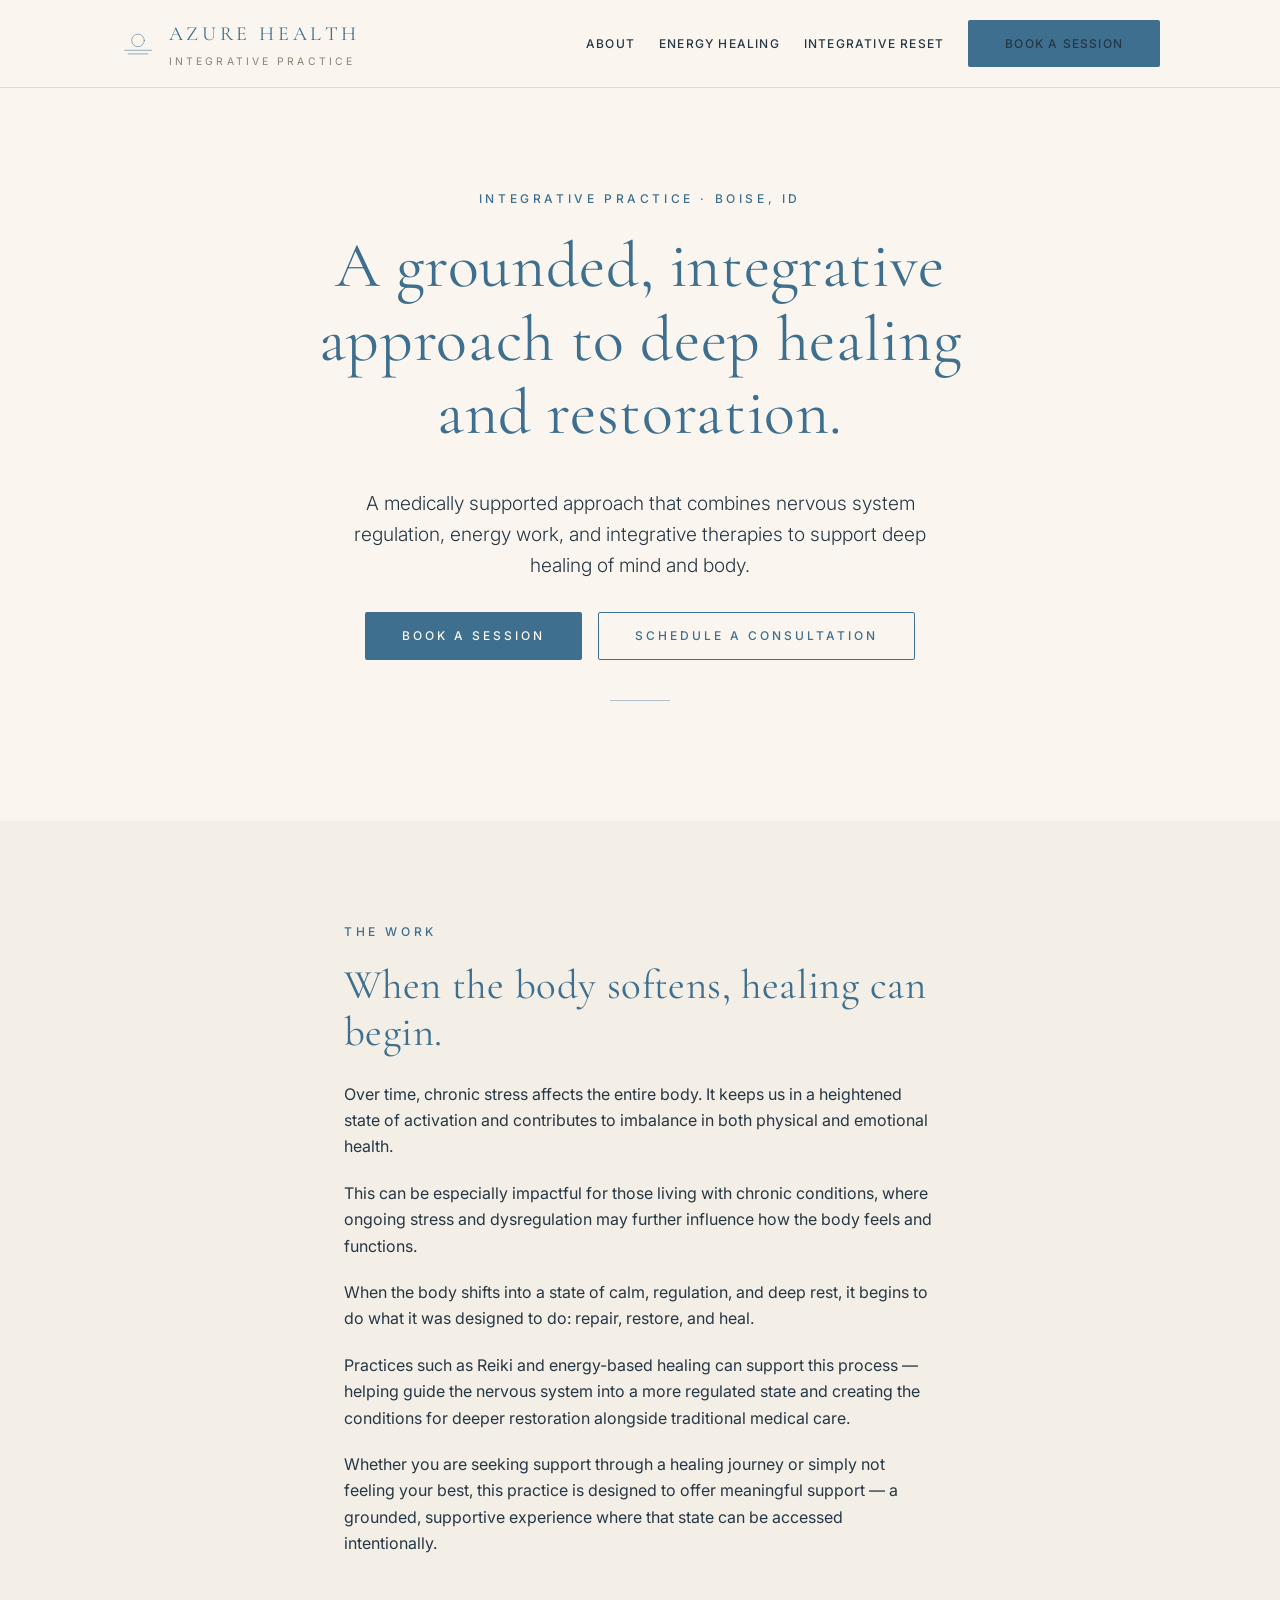
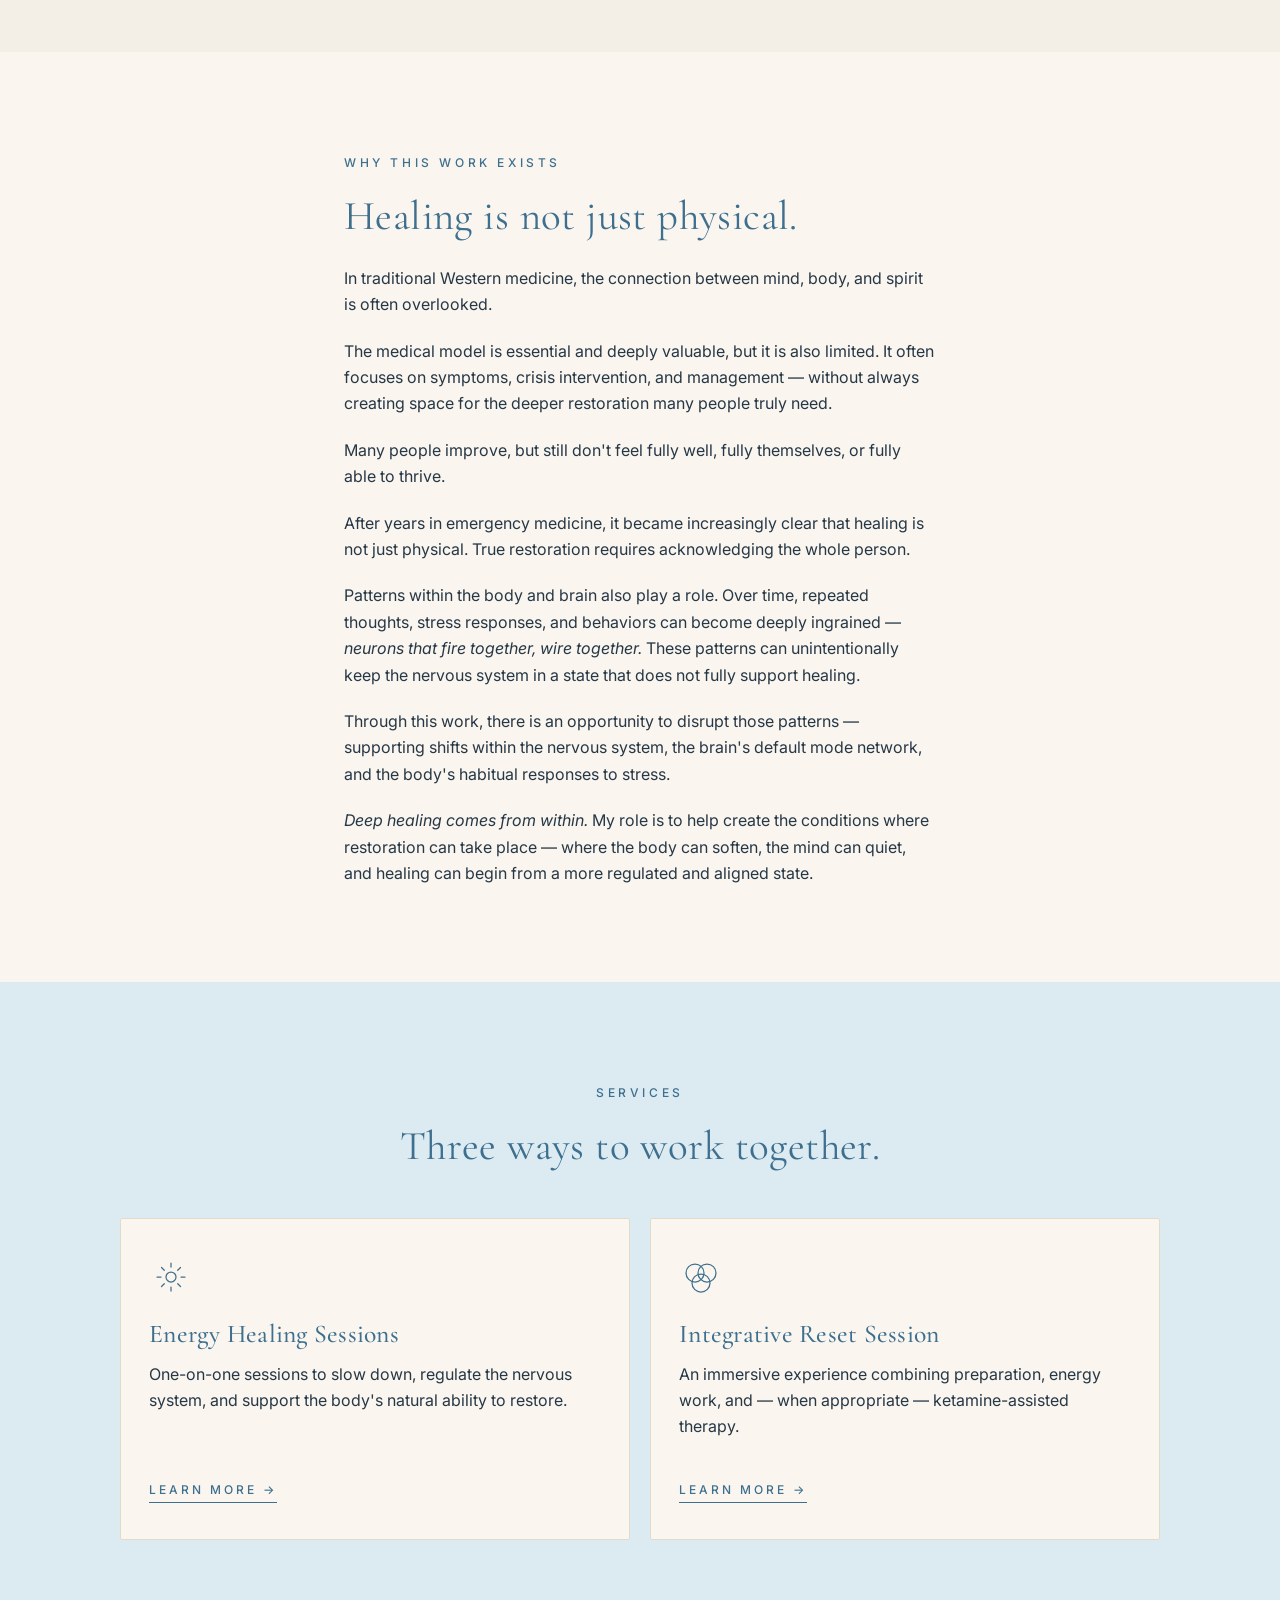
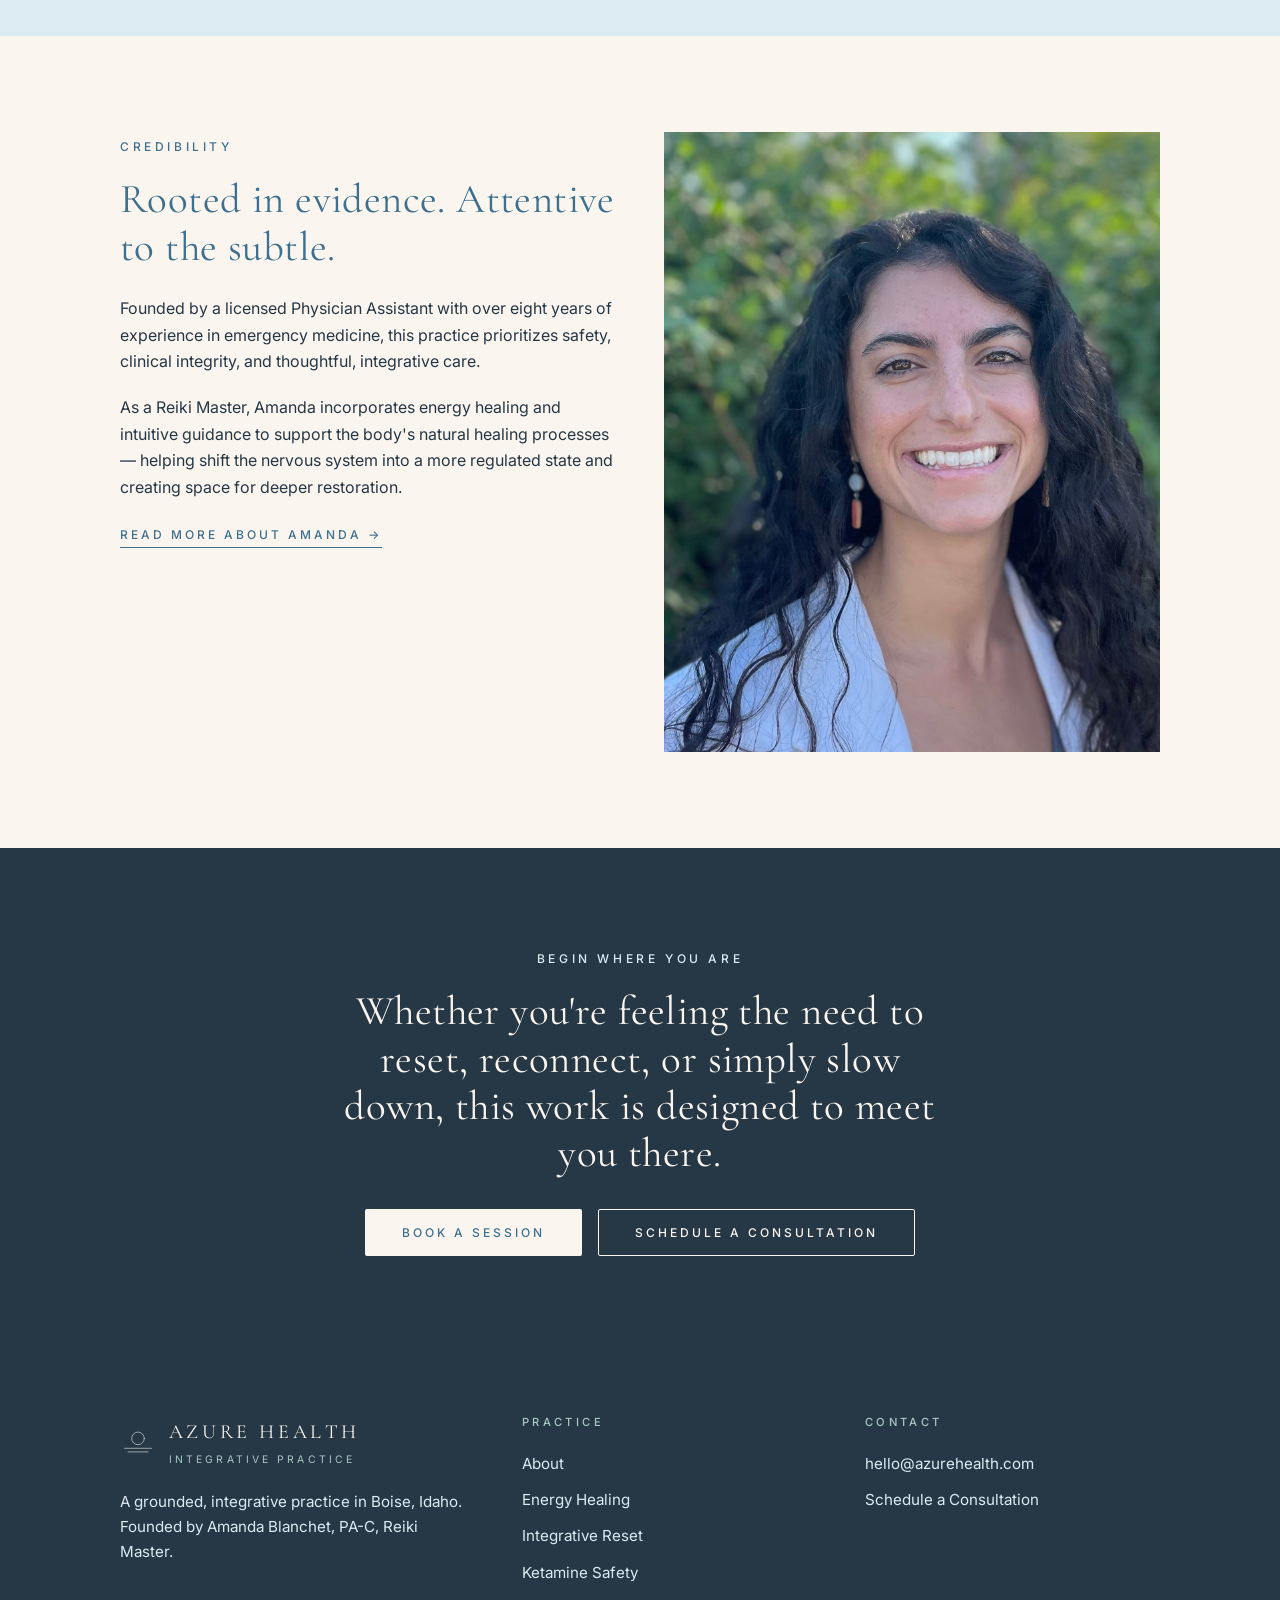
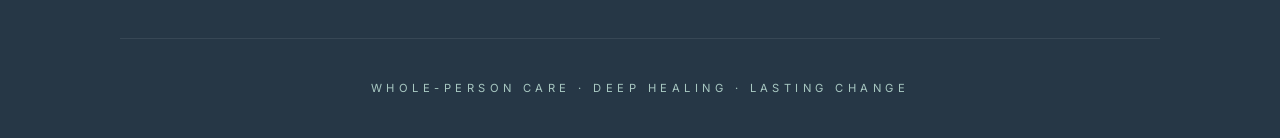
==== index.html @ ea85633d "Initial build — Azure Health static site" ====
<!doctype html>
<html lang="en">
<head>
<!--
  AZURE HEALTH — BEFORE PUBLISHING
  ────────────────────────────────
  Replace these placeholder values everywhere they appear (Find & Replace):
    https://cal.com/azurehealth/consultation   → your Cal.com consultation URL
    https://cal.com/azurehealth/session        → your Cal.com session URL
    hello@azurehealth.com                      → Amanda's real contact email
  Drop photos into /assets/ and swap the `.photo-slot` placeholders.
-->
<meta charset="utf-8">
<meta name="viewport" content="width=device-width, initial-scale=1">
<title>Azure Health — A Grounded, Integrative Approach to Deep Healing</title>
<meta name="description" content="An integrative practice in Boise combining nervous system regulation, energy work, and medically guided care. Founded by Amanda Blanchet, PA-C, Reiki Master.">
<link rel="icon" href="assets/logo.svg" type="image/svg+xml">
<link rel="preconnect" href="https://fonts.googleapis.com">
<link rel="preconnect" href="https://fonts.gstatic.com" crossorigin>
<link href="https://fonts.googleapis.com/css2?family=Cormorant+Garamond:ital,wght@0,400;0,500;1,400&family=Inter:wght@300;400;500&display=swap" rel="stylesheet">
<link rel="stylesheet" href="styles.css">
</head>
<body>

<header class="site-header">
  <div class="site-header__inner">
    <a class="brand" href="index.html" aria-label="Azure Health home">
      <span class="brand__mark" aria-hidden="true"><svg viewBox="0 0 80 80" fill="none" stroke="currentColor" stroke-width="1.25" stroke-linecap="round"><circle cx="40" cy="32" r="14"/><line x1="10" y1="54" x2="70" y2="54"/><line x1="18" y1="62" x2="62" y2="62"/></svg></span>
      <span>
        <span class="brand__name">Azure Health</span>
        <span class="brand__sub">Integrative Practice</span>
      </span>
    </a>
    <button class="nav-toggle" aria-label="Toggle menu" aria-expanded="false" aria-controls="site-nav">
      <svg viewBox="0 0 24 24" fill="none" stroke="currentColor" stroke-width="1.5" stroke-linecap="round"><line x1="4" y1="8" x2="20" y2="8"/><line x1="4" y1="16" x2="20" y2="16"/></svg>
    </button>
    <nav class="site-nav" id="site-nav">
      <a href="about.html">About</a>
      <a href="energy-healing.html">Energy Healing</a>
      <a href="integrative-reset.html">Integrative Reset</a>
      <a class="btn btn--primary" href="https://cal.com/azurehealth/consultation">Book a Session</a>
    </nav>
  </div>
</header>

<main>

  <!-- HERO -->
  <section class="hero">
    <div class="hero__inner">
      <span class="eyebrow">Integrative Practice · Boise, ID</span>
      <h1>A grounded, integrative approach to deep healing and restoration.</h1>
      <p class="lead hero__subhead">A medically supported approach that combines nervous system regulation, energy work, and integrative therapies to support deep healing of mind and body.</p>
      <div class="btn-row" style="justify-content:center;">
        <a class="btn btn--primary" href="https://cal.com/azurehealth/session">Book a Session</a>
        <a class="btn btn--secondary" href="https://cal.com/azurehealth/consultation">Schedule a Consultation</a>
      </div>
      <hr class="divider">
    </div>
  </section>

  <!-- OPENING -->
  <section class="section section--sand">
    <div class="container narrow">
      <span class="eyebrow">The work</span>
      <h2>When the body softens, healing can begin.</h2>
      <p>Over time, chronic stress affects the entire body. It keeps us in a heightened state of activation and contributes to imbalance in both physical and emotional health.</p>
      <p>This can be especially impactful for those living with chronic conditions, where ongoing stress and dysregulation may further influence how the body feels and functions.</p>
      <p>When the body shifts into a state of calm, regulation, and deep rest, it begins to do what it was designed to do: repair, restore, and heal.</p>
      <p>Practices such as Reiki and energy-based healing can support this process — helping guide the nervous system into a more regulated state and creating the conditions for deeper restoration alongside traditional medical care.</p>
      <p>Whether you are seeking support through a healing journey or simply not feeling your best, this practice is designed to offer meaningful support — a grounded, supportive experience where that state can be accessed intentionally.</p>
    </div>
  </section>

  <!-- WHY -->
  <section class="section">
    <div class="container narrow">
      <span class="eyebrow">Why this work exists</span>
      <h2>Healing is not just physical.</h2>
      <p>In traditional Western medicine, the connection between mind, body, and spirit is often overlooked.</p>
      <p>The medical model is essential and deeply valuable, but it is also limited. It often focuses on symptoms, crisis intervention, and management — without always creating space for the deeper restoration many people truly need.</p>
      <p>Many people improve, but still don't feel fully well, fully themselves, or fully able to thrive.</p>
      <p>After years in emergency medicine, it became increasingly clear that healing is not just physical. True restoration requires acknowledging the whole person.</p>
      <p>Patterns within the body and brain also play a role. Over time, repeated thoughts, stress responses, and behaviors can become deeply ingrained — <em>neurons that fire together, wire together.</em> These patterns can unintentionally keep the nervous system in a state that does not fully support healing.</p>
      <p>Through this work, there is an opportunity to disrupt those patterns — supporting shifts within the nervous system, the brain's default mode network, and the body's habitual responses to stress.</p>
      <p><em>Deep healing comes from within.</em> My role is to help create the conditions where restoration can take place — where the body can soften, the mind can quiet, and healing can begin from a more regulated and aligned state.</p>
    </div>
  </section>

  <!-- SERVICES -->
  <section class="section section--sky">
    <div class="container">
      <div class="narrow text-center">
        <span class="eyebrow">Services</span>
        <h2>Three ways to work together.</h2>
      </div>
      <div class="card-grid">

        <article class="card">
          <svg class="card__icon" viewBox="0 0 44 44" fill="none" stroke="currentColor" stroke-width="1.25" stroke-linecap="round" stroke-linejoin="round">
            <circle cx="22" cy="22" r="5"/>
            <path d="M22 8 v4 M22 32 v4 M8 22 h4 M32 22 h4"/>
            <path d="M12.5 12.5 l2.8 2.8 M31.5 12.5 l-2.8 2.8 M12.5 31.5 l2.8 -2.8 M31.5 31.5 l-2.8 -2.8"/>
          </svg>
          <h3>Energy Healing Sessions</h3>
          <p>One-on-one sessions to slow down, regulate the nervous system, and support the body's natural ability to restore.</p>
          <a class="text-link" href="energy-healing.html">Learn More →</a>
        </article>

        <article class="card">
          <svg class="card__icon" viewBox="0 0 44 44" fill="none" stroke="currentColor" stroke-width="1.25">
            <circle cx="16" cy="18" r="9"/>
            <circle cx="28" cy="18" r="9"/>
            <circle cx="22" cy="28" r="9"/>
          </svg>
          <h3>Integrative Reset Session</h3>
          <p>An immersive experience combining preparation, energy work, and — when appropriate — ketamine-assisted therapy.</p>
          <a class="text-link" href="integrative-reset.html">Learn More →</a>
        </article>


      </div>
    </div>
  </section>

  <!-- CREDIBILITY -->
  <section class="section">
    <div class="container">
      <div class="two-col">
        <div>
          <span class="eyebrow">Credibility</span>
          <h2>Rooted in evidence. Attentive to the subtle.</h2>
          <p>Founded by a licensed Physician Assistant with over eight years of experience in emergency medicine, this practice prioritizes safety, clinical integrity, and thoughtful, integrative care.</p>
          <p>As a Reiki Master, Amanda incorporates energy healing and intuitive guidance to support the body's natural healing processes — helping shift the nervous system into a more regulated state and creating space for deeper restoration.</p>
          <p><a class="text-link" href="about.html">Read more about Amanda →</a></p>
        </div>
        <div style="aspect-ratio:4/5; overflow:hidden;">
          <img src="assets/IMG_6222.jpeg" alt="Amanda Blanchet, PA-C" style="width:100%; height:100%; object-fit:cover; object-position:center top;">
        </div>
      </div>
    </div>
  </section>

  <!-- CLOSING CTA -->
  <section class="section section--dark">
    <div class="container narrow text-center">
      <span class="eyebrow">Begin where you are</span>
      <h2>Whether you're feeling the need to reset, reconnect, or simply slow down, this work is designed to meet you there.</h2>
      <div class="btn-row" style="justify-content:center;">
        <a class="btn btn--on-dark" href="https://cal.com/azurehealth/session">Book a Session</a>
        <a class="btn btn--secondary" style="color:var(--cream); border-color:var(--cream);" href="https://cal.com/azurehealth/consultation">Schedule a Consultation</a>
      </div>
    </div>
  </section>

</main>

<footer class="site-footer">
  <div class="container">
    <div class="footer-grid">
      <div>
        <a class="brand" href="index.html" aria-label="Azure Health home">
          <span class="brand__mark" style="color:var(--cream);" aria-hidden="true"><svg viewBox="0 0 80 80" fill="none" stroke="currentColor" stroke-width="1.25" stroke-linecap="round"><circle cx="40" cy="32" r="14"/><line x1="10" y1="54" x2="70" y2="54"/><line x1="18" y1="62" x2="62" y2="62"/></svg></span>
          <span>
            <span class="brand__name">Azure Health</span>
            <span class="brand__sub">Integrative Practice</span>
          </span>
        </a>
        <p style="margin-top:1.25rem; max-width:22rem; font-size:0.95rem; color:var(--soft-sky);">A grounded, integrative practice in Boise, Idaho. Founded by Amanda Blanchet, PA-C, Reiki Master.</p>
      </div>
      <div class="footer-col">
        <h4>Practice</h4>
        <ul>
          <li><a href="about.html">About</a></li>
          <li><a href="energy-healing.html">Energy Healing</a></li>
          <li><a href="integrative-reset.html">Integrative Reset</a></li>
          <li><a href="ketamine-safety.html">Ketamine Safety</a></li>
        </ul>
      </div>
      <div class="footer-col">
        <h4>Contact</h4>
        <ul>
          <li><a href="mailto:hello@azurehealth.com">hello@azurehealth.com</a></li>
          <li><a href="https://cal.com/azurehealth/consultation">Schedule a Consultation</a></li>
        </ul>
      </div>
    </div>
    <p class="footer-tagline">Whole-Person Care · Deep Healing · Lasting Change</p>
  </div>
</footer>

<script>
  (function(){
    var btn = document.querySelector('.nav-toggle');
    var nav = document.getElementById('site-nav');
    if (!btn || !nav) return;
    btn.addEventListener('click', function(){
      var open = nav.classList.toggle('is-open');
      btn.setAttribute('aria-expanded', open ? 'true' : 'false');
    });
  })();
</script>

</body>
</html>
---- styles.css ----
/* Azure Health — stylesheet */

/* ---- Tokens ---------------------------------------------------------- */
:root {
  --deep-azure: #3E6F8E;
  --soft-sky:   #DCEBF2;
  --sea-glass:  #A8C8C2;
  --warm-sand:  #F3EEE6;
  --ink-slate:  #263746;
  --cream:      #FAF6EF;
  --bone:       #E3DBC9;
  --warm-gray:  #8A8075;

  --font-serif: 'Cormorant Garamond', Garamond, 'Times New Roman', serif;
  --font-sans:  'Inter', -apple-system, BlinkMacSystemFont, 'Segoe UI', sans-serif;

  --container:  68rem;
  --narrow:     40rem;
  --radius:     2px;
}

/* ---- Reset ----------------------------------------------------------- */
*, *::before, *::after { box-sizing: border-box; }
html { scroll-behavior: smooth; }
body {
  margin: 0;
  background: var(--cream);
  color: var(--ink-slate);
  font-family: var(--font-sans);
  font-weight: 400;
  font-size: 1rem;
  line-height: 1.65;
  -webkit-font-smoothing: antialiased;
  -moz-osx-font-smoothing: grayscale;
}
img, svg { display: block; max-width: 100%; height: auto; }
a { color: var(--deep-azure); text-decoration: none; }
p { margin: 0 0 1.25em; }
p:last-child { margin-bottom: 0; }

/* ---- Typography ------------------------------------------------------ */
h1, h2, h3, h4 {
  font-family: var(--font-serif);
  font-weight: 400;
  color: var(--deep-azure);
  line-height: 1.15;
  letter-spacing: 0.01em;
  margin: 0 0 0.6em;
}
h1 { font-size: clamp(2.4rem, 5vw, 4.5rem); }
h2 { font-size: clamp(1.9rem, 3.2vw, 3rem); }
h3 { font-size: clamp(1.4rem, 2vw, 2rem); font-weight: 500; }
h4 { font-size: 1.15rem; font-weight: 500; letter-spacing: 0.02em; }

.lead {
  font-size: 1.2rem;
  font-weight: 300;
  line-height: 1.6;
  color: var(--ink-slate);
}

.eyebrow {
  display: inline-block;
  font-size: 0.75rem;
  font-weight: 500;
  letter-spacing: 0.3em;
  text-transform: uppercase;
  color: var(--deep-azure);
  margin: 0 0 1.25rem;
}

em, i { font-style: italic; }

/* ---- Layout ---------------------------------------------------------- */
.container { max-width: var(--container); margin: 0 auto; padding: 0 1.5rem; }
.narrow    { max-width: var(--narrow); margin-left: auto; margin-right: auto; }

.section { padding: 6rem 0; }
.section--sky  { background: var(--soft-sky); }
.section--sand { background: var(--warm-sand); }
.section--dark { background: var(--ink-slate); color: var(--cream); }
.section--dark h1, .section--dark h2, .section--dark h3, .section--dark h4 { color: var(--cream); }
.section--dark .eyebrow { color: var(--soft-sky); }

@media (max-width: 720px) {
  .section { padding: 4rem 0; }
}

.divider {
  width: 60px;
  height: 1px;
  background: var(--deep-azure);
  opacity: 0.4;
  border: 0;
  margin: 2.5rem auto;
}

/* ---- Header / nav ---------------------------------------------------- */
.site-header {
  position: sticky;
  top: 0;
  z-index: 50;
  background: var(--cream);
  border-bottom: 1px solid var(--bone);
}
.site-header__inner {
  display: flex;
  align-items: center;
  justify-content: space-between;
  gap: 2rem;
  padding: 1.1rem 1.5rem;
  max-width: var(--container);
  margin: 0 auto;
}
.brand {
  display: flex;
  align-items: center;
  gap: 0.8rem;
  color: var(--deep-azure);
}
.brand__mark { width: 36px; height: 36px; flex: none; }
.brand__name {
  font-family: var(--font-serif);
  font-weight: 400;
  font-size: 1.25rem;
  letter-spacing: 0.18em;
  text-transform: uppercase;
  white-space: nowrap;
}
.brand__sub {
  font-family: var(--font-sans);
  font-weight: 400;
  font-size: 0.65rem;
  letter-spacing: 0.3em;
  text-transform: uppercase;
  color: var(--warm-gray);
  display: block;
  margin-top: 2px;
  white-space: nowrap;
}

.site-nav {
  display: flex;
  align-items: center;
  gap: 1.5rem;
}
.site-nav a {
  font-size: 0.75rem;
  font-weight: 500;
  letter-spacing: 0.1em;
  text-transform: uppercase;
  color: var(--ink-slate);
  white-space: nowrap;
}
.site-nav a:hover { color: var(--deep-azure); }
.site-nav a.is-current { color: var(--deep-azure); }

.nav-toggle {
  display: none;
  background: none;
  border: 0;
  padding: 0.5rem;
  cursor: pointer;
  color: var(--ink-slate);
}
.nav-toggle svg { width: 24px; height: 24px; }

@media (max-width: 1050px) {
  .nav-toggle { display: inline-flex; }
  .site-nav {
    display: none;
    position: absolute;
    top: 100%;
    left: 0;
    right: 0;
    flex-direction: column;
    align-items: stretch;
    gap: 0;
    background: var(--cream);
    border-bottom: 1px solid var(--bone);
    padding: 1rem 1.5rem 1.5rem;
  }
  .site-nav.is-open { display: flex; }
  .site-nav a {
    padding: 0.9rem 0;
    border-bottom: 1px solid var(--bone);
    letter-spacing: 0.18em;
  }
  .site-nav a:last-child { border-bottom: 0; }
  .site-nav .btn { margin-top: 0.75rem; text-align: center; }
}

/* ---- Buttons --------------------------------------------------------- */
.btn {
  display: inline-block;
  font-family: var(--font-sans);
  font-weight: 500;
  font-size: 0.75rem;
  letter-spacing: 0.25em;
  text-transform: uppercase;
  padding: 1.05rem 2.25rem;
  border-radius: var(--radius);
  border: 1px solid transparent;
  cursor: pointer;
  transition: background 0.2s ease, color 0.2s ease, border-color 0.2s ease;
  text-align: center;
  line-height: 1;
  white-space: nowrap;
}
.btn--primary {
  background: var(--deep-azure);
  color: var(--cream);
}
.btn--primary:hover { background: var(--ink-slate); color: var(--cream); }
.btn--secondary {
  background: transparent;
  color: var(--deep-azure);
  border-color: var(--deep-azure);
}
.btn--secondary:hover {
  background: var(--deep-azure);
  color: var(--cream);
}
.btn--on-dark {
  background: var(--cream);
  color: var(--deep-azure);
}
.btn--on-dark:hover { background: var(--soft-sky); color: var(--deep-azure); }

.btn-row {
  display: flex;
  flex-wrap: wrap;
  gap: 1rem;
  margin-top: 2rem;
}

.text-link {
  color: var(--deep-azure);
  font-weight: 500;
  font-size: 0.75rem;
  letter-spacing: 0.25em;
  text-transform: uppercase;
  border-bottom: 1px solid var(--deep-azure);
  padding-bottom: 2px;
  display: inline-block;
}
.text-link:hover { color: var(--ink-slate); border-color: var(--ink-slate); }

/* ---- Hero ------------------------------------------------------------ */
.hero {
  padding: 6rem 0 5rem;
  text-align: center;
}
.hero__inner { max-width: 44rem; margin: 0 auto; padding: 0 1.5rem; }
.hero__subhead {
  max-width: 38rem;
  margin: 0 auto;
}

/* ---- Cards ----------------------------------------------------------- */
.card-grid {
  display: grid;
  gap: 1.25rem;
  grid-template-columns: repeat(auto-fit, minmax(260px, 1fr));
  margin-top: 3rem;
}
.card {
  background: var(--cream);
  border: 1px solid var(--bone);
  padding: 2.25rem 1.75rem;
  border-radius: var(--radius);
  display: flex;
  flex-direction: column;
  gap: 0.75rem;
  transition: background 0.25s ease, border-color 0.25s ease, transform 0.25s ease;
}
.card:hover {
  background: var(--soft-sky);
  border-color: transparent;
}
.card__icon {
  width: 44px;
  height: 44px;
  color: var(--deep-azure);
  margin-bottom: 0.5rem;
}
.card h3 { margin: 0; }
.card p { color: var(--ink-slate); flex-grow: 1; }
.card .text-link { margin-top: 0.5rem; align-self: flex-start; }

.card--featured {
  background: var(--soft-sky);
  border-color: transparent;
}

/* ---- Pricing --------------------------------------------------------- */
.pricing {
  display: grid;
  gap: 1rem;
  margin: 2.5rem 0 0;
}
.pricing__row {
  display: flex;
  justify-content: space-between;
  align-items: baseline;
  gap: 1rem;
  padding: 1.1rem 0;
  border-bottom: 1px solid var(--bone);
}
.pricing__row:last-child { border-bottom: 0; }
.pricing__label {
  font-family: var(--font-serif);
  font-size: 1.35rem;
  color: var(--ink-slate);
}
.pricing__price {
  font-family: var(--font-sans);
  font-weight: 500;
  font-size: 1rem;
  color: var(--deep-azure);
  letter-spacing: 0.02em;
  white-space: nowrap;
}
.pricing__note {
  font-size: 0.9rem;
  color: var(--warm-gray);
  margin-top: 0.5rem;
  font-style: italic;
}

/* ---- Lists ----------------------------------------------------------- */
.plain-list { list-style: none; padding: 0; margin: 1rem 0 0; }
.plain-list li {
  padding: 0.75rem 0;
  border-bottom: 1px solid var(--bone);
}
.plain-list li:last-child { border-bottom: 0; }

.numbered-steps {
  list-style: none;
  counter-reset: step;
  padding: 0;
  margin: 2rem 0 0;
  display: grid;
  gap: 2rem;
}
.numbered-steps li {
  counter-increment: step;
  padding-left: 3.5rem;
  position: relative;
}
.numbered-steps li::before {
  content: counter(step);
  position: absolute;
  left: 0;
  top: 0.1rem;
  width: 2.25rem;
  height: 2.25rem;
  display: inline-flex;
  align-items: center;
  justify-content: center;
  background: var(--soft-sky);
  color: var(--deep-azure);
  font-family: var(--font-serif);
  font-size: 1.15rem;
  border-radius: 50%;
}
.numbered-steps h4 { margin: 0 0 0.3em; color: var(--deep-azure); font-family: var(--font-serif); font-weight: 500; font-size: 1.25rem; letter-spacing: 0; text-transform: none; }

/* ---- Callouts -------------------------------------------------------- */
.callout {
  background: var(--soft-sky);
  padding: 2rem 2rem;
  border-radius: var(--radius);
  margin: 2.5rem 0;
}
.callout--warn {
  background: var(--warm-sand);
  border-left: 3px solid var(--deep-azure);
}

/* ---- Two-column content --------------------------------------------- */
.two-col {
  display: grid;
  gap: 3rem;
  grid-template-columns: 1fr 1fr;
  align-items: start;
}
@media (max-width: 820px) {
  .two-col { grid-template-columns: 1fr; gap: 2rem; }
}

/* ---- Photo slot ------------------------------------------------------ */
.photo-slot {
  background: var(--soft-sky);
  border: 1px dashed var(--sea-glass);
  aspect-ratio: 4 / 5;
  display: flex;
  align-items: center;
  justify-content: center;
  color: var(--warm-gray);
  font-size: 0.85rem;
  font-style: italic;
  letter-spacing: 0.05em;
  padding: 1rem;
  text-align: center;
}
.photo-slot img { width: 100%; height: 100%; object-fit: cover; }

/* ---- Footer ---------------------------------------------------------- */
.site-footer {
  background: var(--ink-slate);
  color: var(--cream);
  padding: 4rem 0 2.5rem;
}
.site-footer .brand__name { color: var(--cream); }
.site-footer .brand__sub { color: var(--sea-glass); }
.site-footer a { color: var(--soft-sky); }
.site-footer a:hover { color: var(--cream); }

.footer-grid {
  display: grid;
  gap: 3rem;
  grid-template-columns: 1.2fr 1fr 1fr;
  margin-bottom: 3rem;
}
@media (max-width: 820px) {
  .footer-grid { grid-template-columns: 1fr; gap: 2rem; }
}
.footer-col h4 {
  font-family: var(--font-sans);
  font-size: 0.7rem;
  font-weight: 500;
  letter-spacing: 0.3em;
  text-transform: uppercase;
  color: var(--sea-glass);
  margin-bottom: 1rem;
}
.footer-col ul { list-style: none; padding: 0; margin: 0; }
.footer-col li { padding: 0.35rem 0; font-size: 0.95rem; }

.footer-tagline {
  text-align: center;
  font-size: 0.7rem;
  letter-spacing: 0.4em;
  text-transform: uppercase;
  color: var(--sea-glass);
  padding-top: 2.5rem;
  border-top: 1px solid rgba(255,255,255,0.08);
}

/* ---- Utilities ------------------------------------------------------- */
.text-center { text-align: center; }
.mt-0 { margin-top: 0; }
.mt-1 { margin-top: 1rem; }
.mt-2 { margin-top: 2rem; }
.mb-0 { margin-bottom: 0; }
.sr-only {
  position: absolute; width: 1px; height: 1px; padding: 0; margin: -1px;
  overflow: hidden; clip: rect(0,0,0,0); white-space: nowrap; border: 0;
}
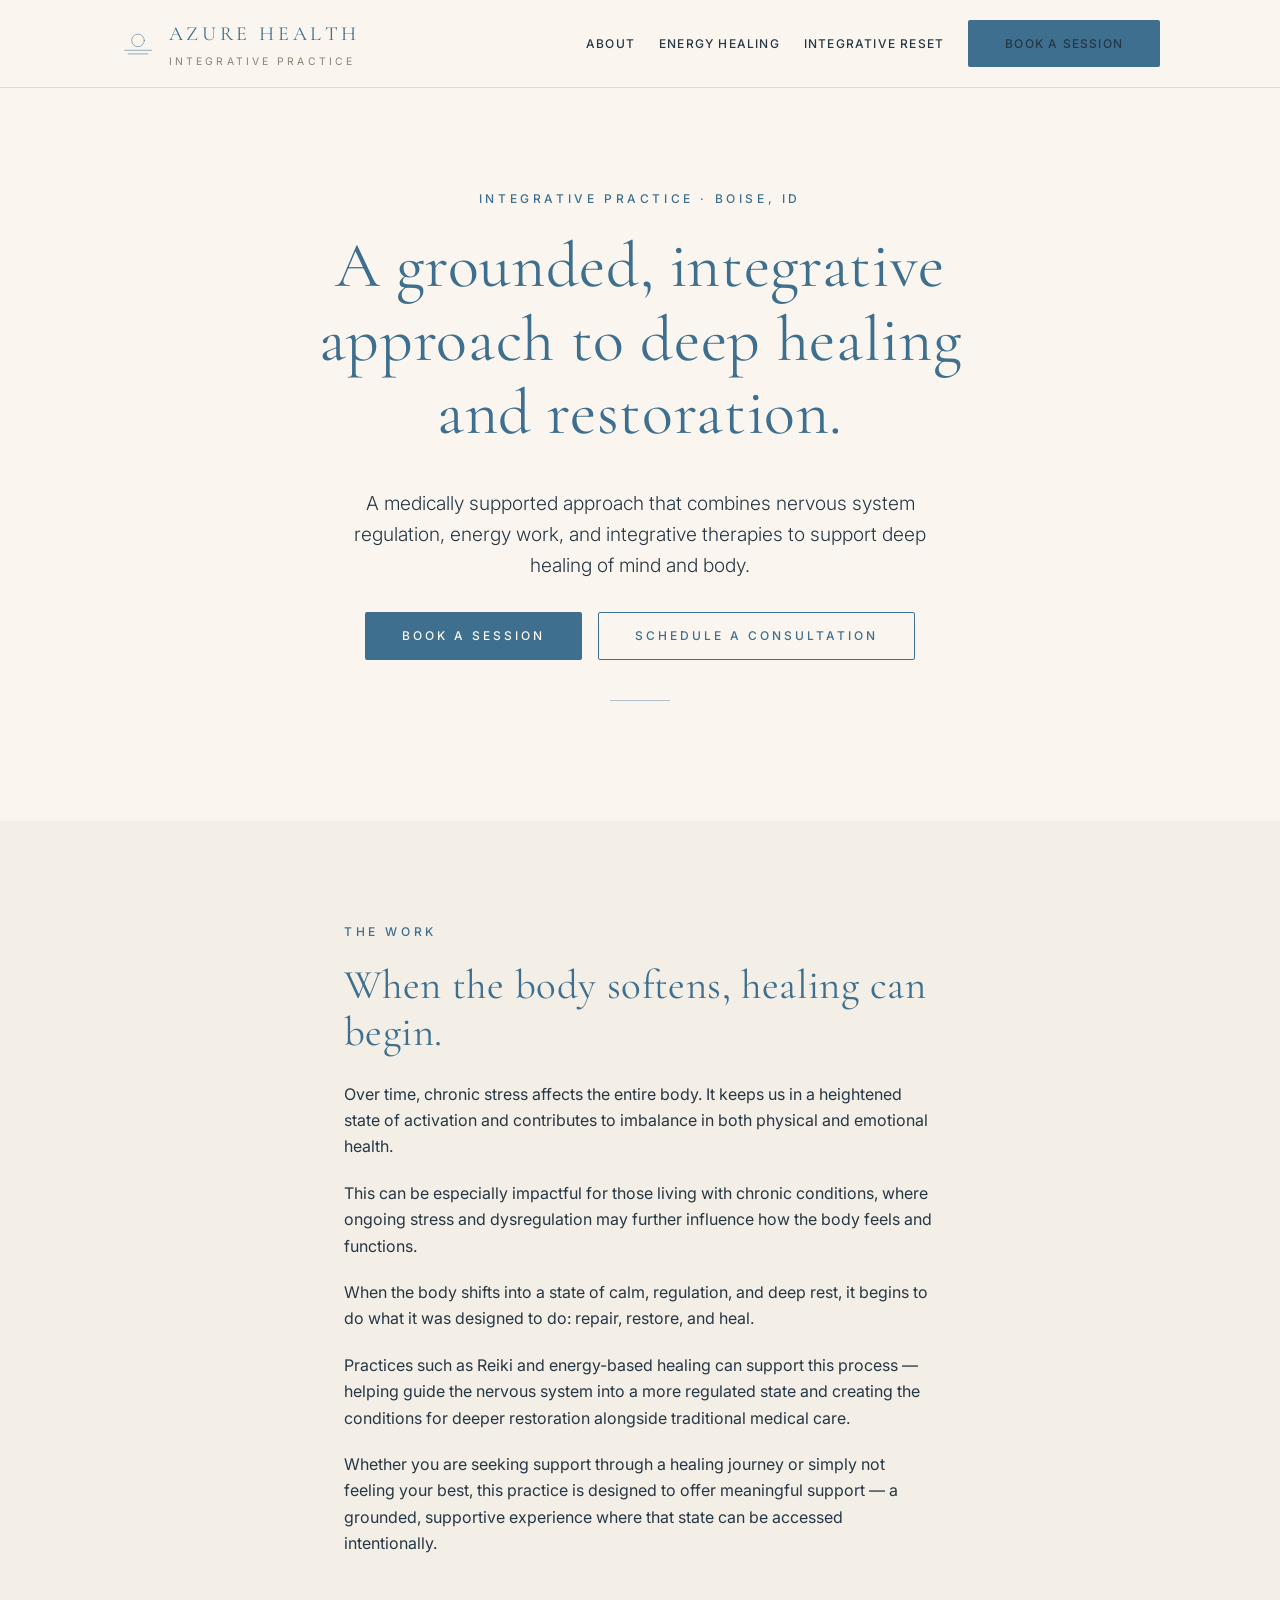
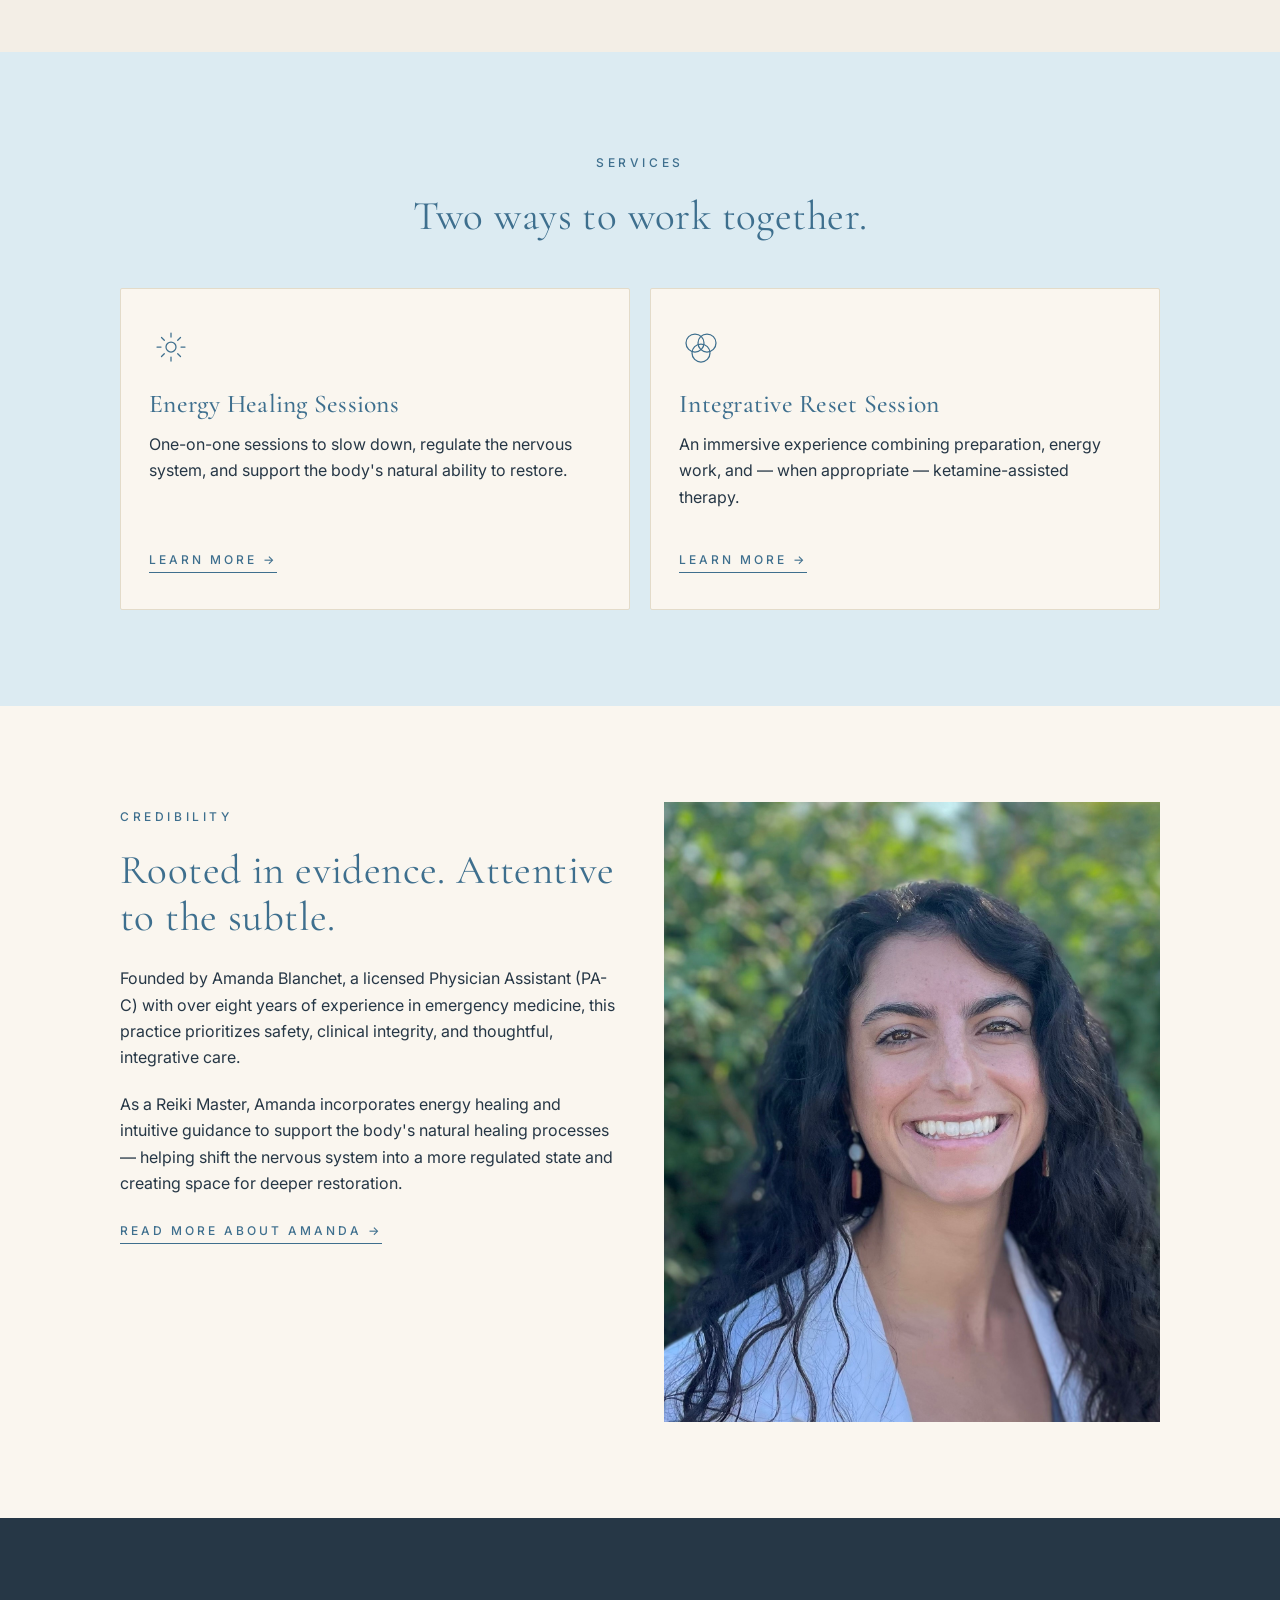
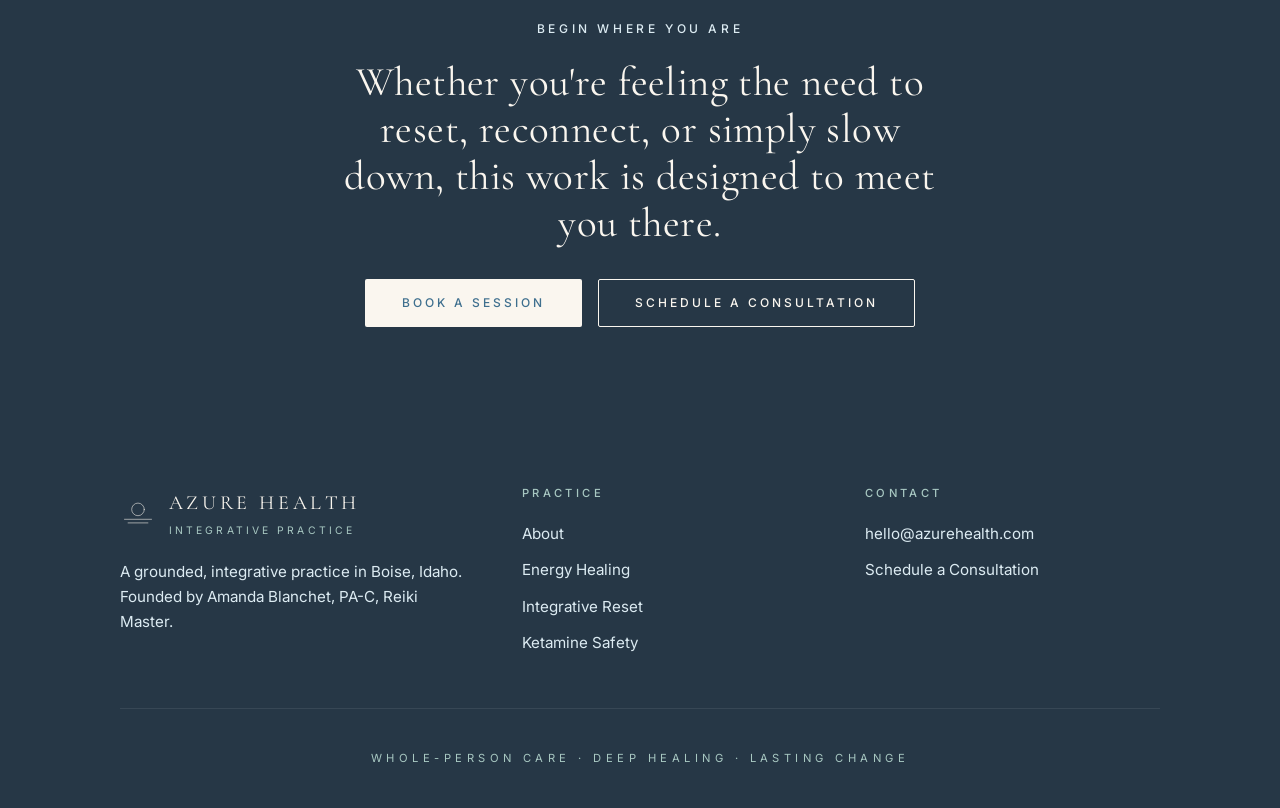
==== commit d934a834: "Remove why section, fix services count, update credibility byline, merge pricing" ====
--- a/index.html
+++ b/index.html
@@ -72,27 +72,12 @@
     </div>
   </section>
 
-  <!-- WHY -->
-  <section class="section">
-    <div class="container narrow">
-      <span class="eyebrow">Why this work exists</span>
-      <h2>Healing is not just physical.</h2>
-      <p>In traditional Western medicine, the connection between mind, body, and spirit is often overlooked.</p>
-      <p>The medical model is essential and deeply valuable, but it is also limited. It often focuses on symptoms, crisis intervention, and management — without always creating space for the deeper restoration many people truly need.</p>
-      <p>Many people improve, but still don't feel fully well, fully themselves, or fully able to thrive.</p>
-      <p>After years in emergency medicine, it became increasingly clear that healing is not just physical. True restoration requires acknowledging the whole person.</p>
-      <p>Patterns within the body and brain also play a role. Over time, repeated thoughts, stress responses, and behaviors can become deeply ingrained — <em>neurons that fire together, wire together.</em> These patterns can unintentionally keep the nervous system in a state that does not fully support healing.</p>
-      <p>Through this work, there is an opportunity to disrupt those patterns — supporting shifts within the nervous system, the brain's default mode network, and the body's habitual responses to stress.</p>
-      <p><em>Deep healing comes from within.</em> My role is to help create the conditions where restoration can take place — where the body can soften, the mind can quiet, and healing can begin from a more regulated and aligned state.</p>
-    </div>
-  </section>
-
   <!-- SERVICES -->
   <section class="section section--sky">
     <div class="container">
       <div class="narrow text-center">
         <span class="eyebrow">Services</span>
-        <h2>Three ways to work together.</h2>
+        <h2>Two ways to work together.</h2>
       </div>
       <div class="card-grid">
 
@@ -130,7 +115,7 @@
         <div>
           <span class="eyebrow">Credibility</span>
           <h2>Rooted in evidence. Attentive to the subtle.</h2>
-          <p>Founded by a licensed Physician Assistant with over eight years of experience in emergency medicine, this practice prioritizes safety, clinical integrity, and thoughtful, integrative care.</p>
+          <p>Founded by Amanda Blanchet, a licensed Physician Assistant (PA-C) with over eight years of experience in emergency medicine, this practice prioritizes safety, clinical integrity, and thoughtful, integrative care.</p>
           <p>As a Reiki Master, Amanda incorporates energy healing and intuitive guidance to support the body's natural healing processes — helping shift the nervous system into a more regulated state and creating space for deeper restoration.</p>
           <p><a class="text-link" href="about.html">Read more about Amanda →</a></p>
         </div>
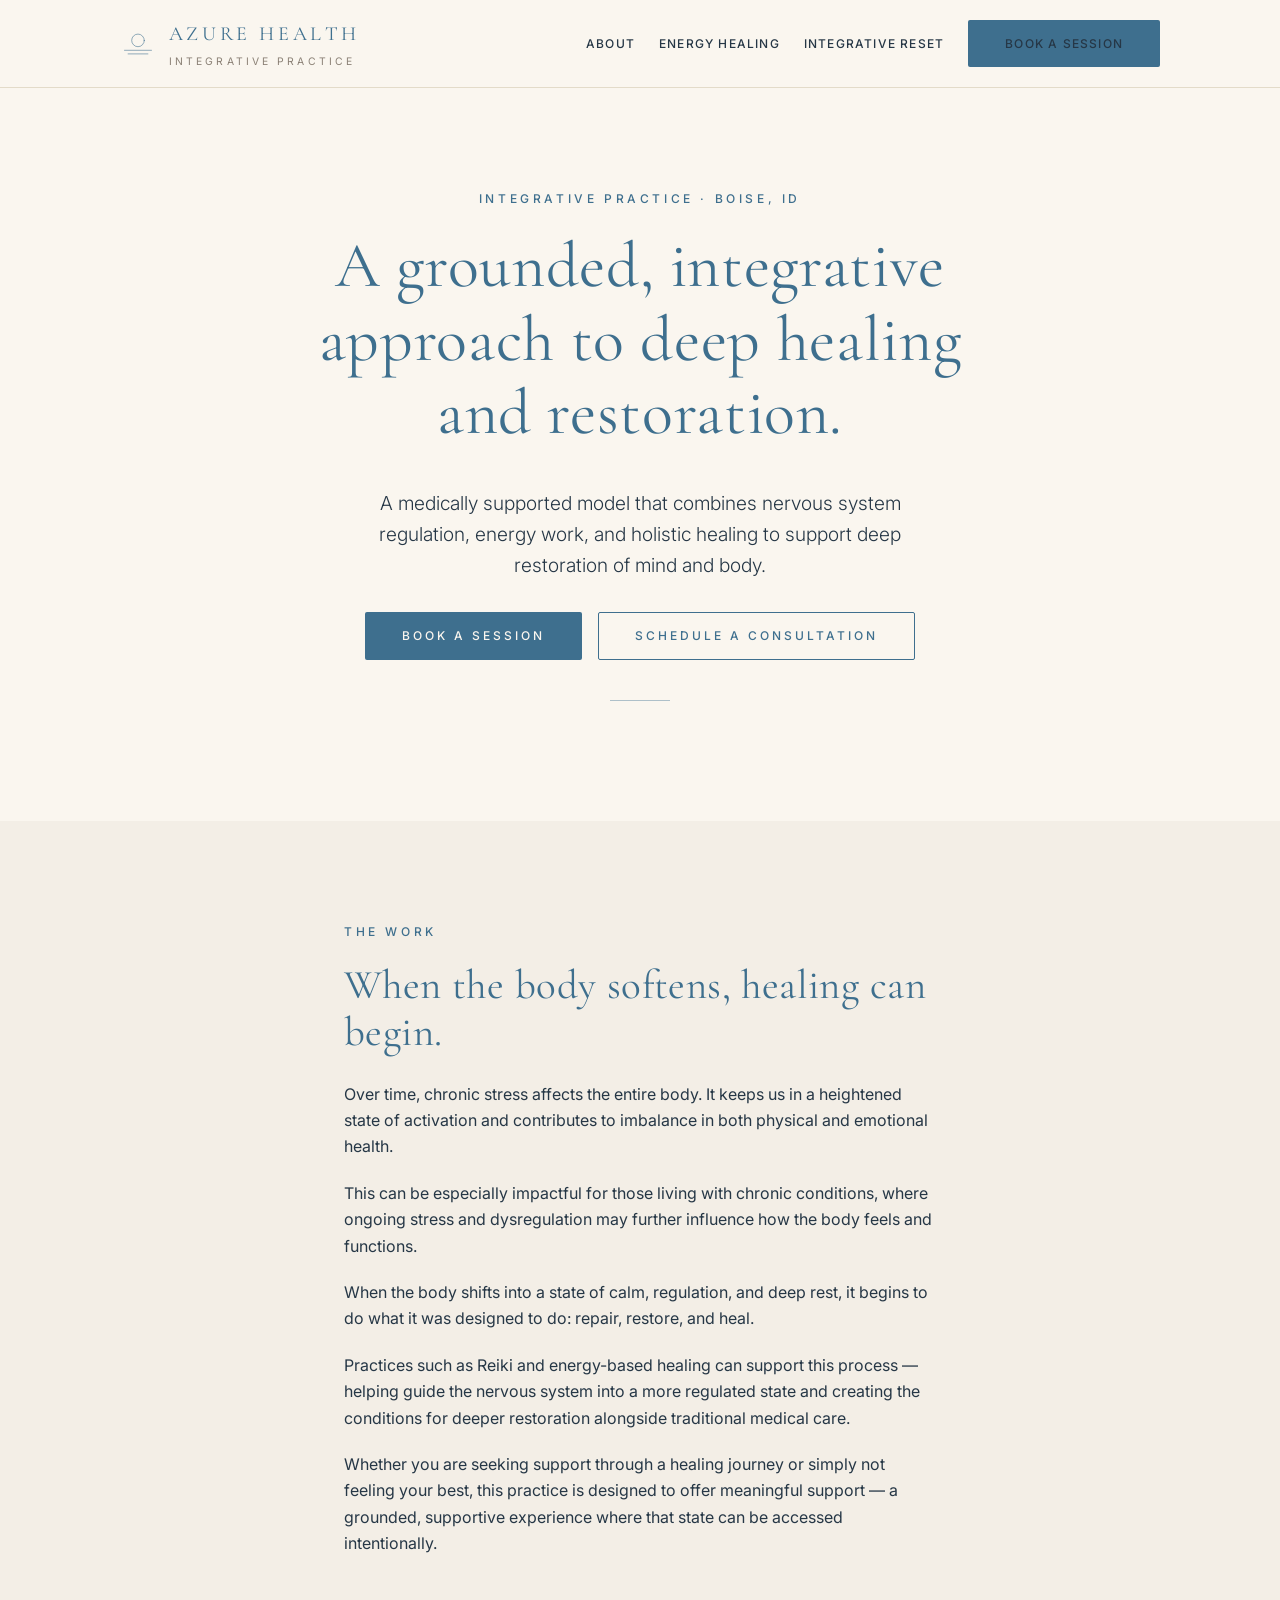
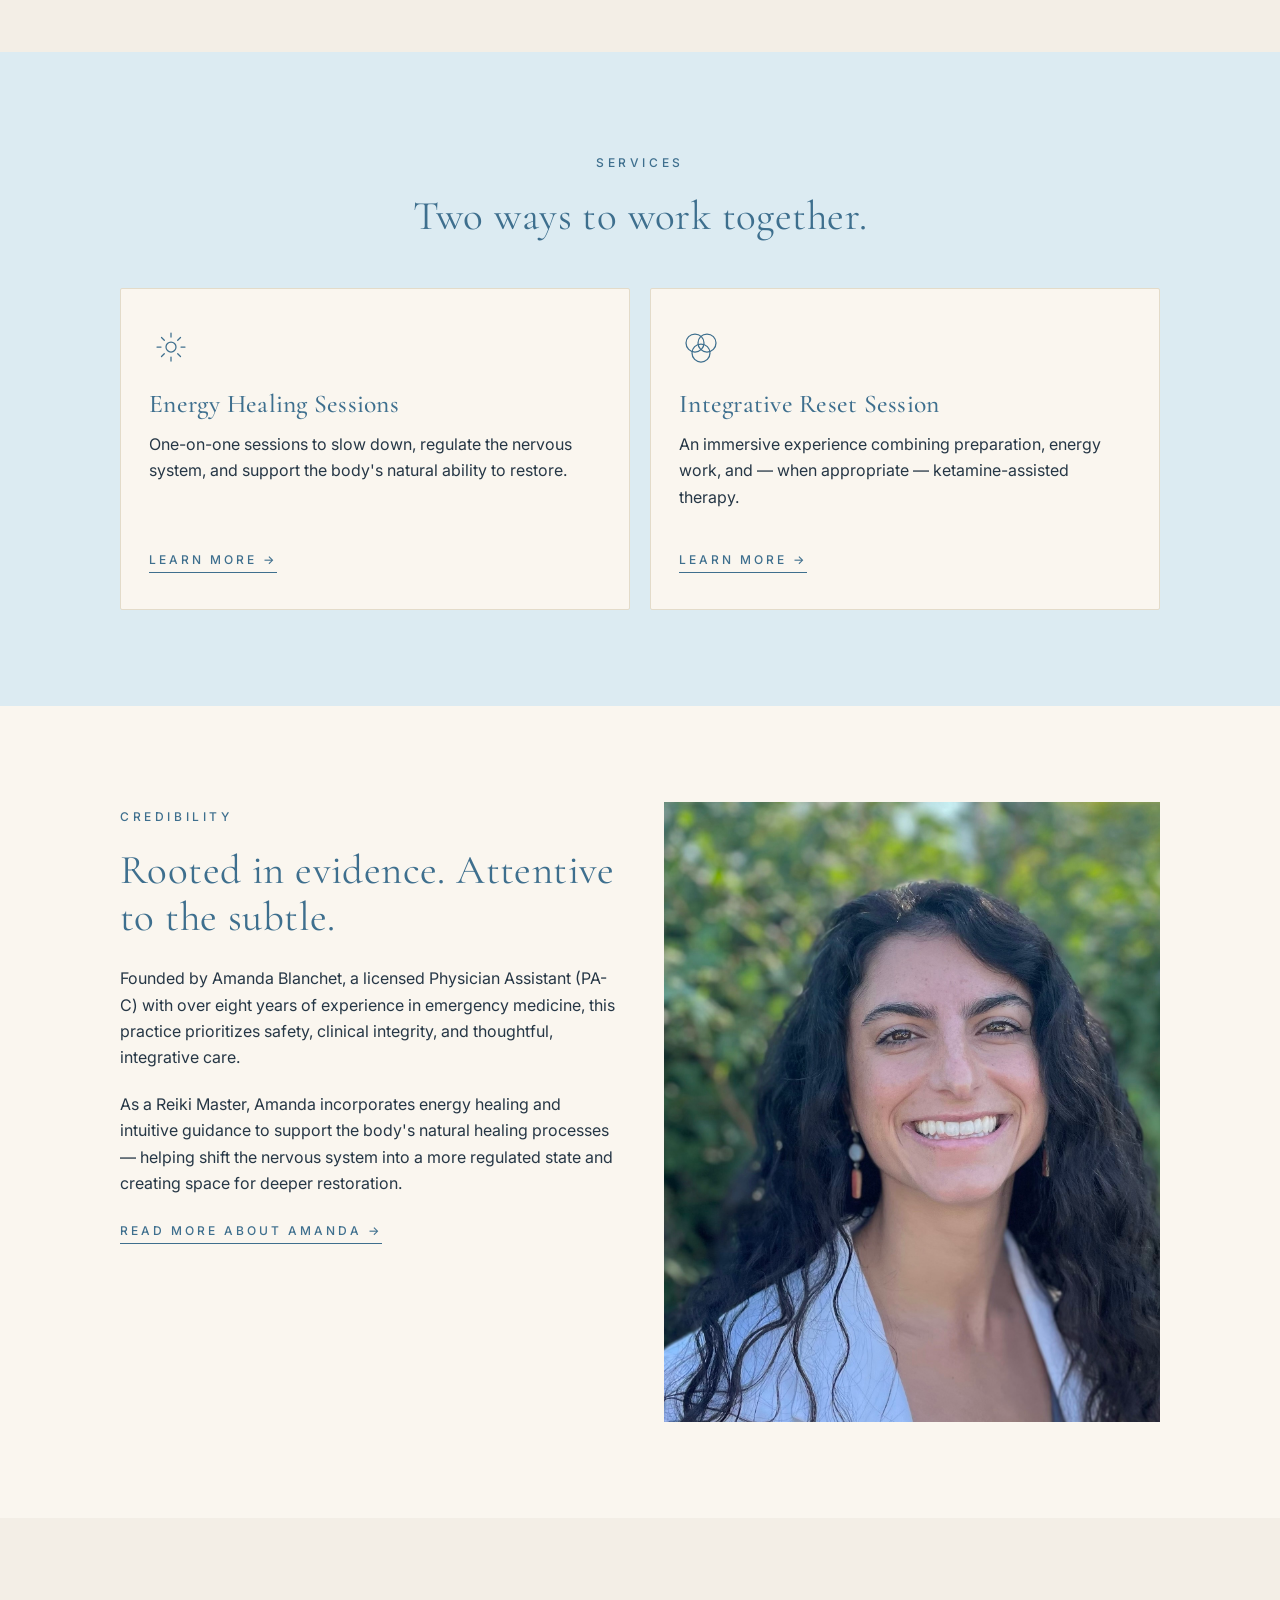
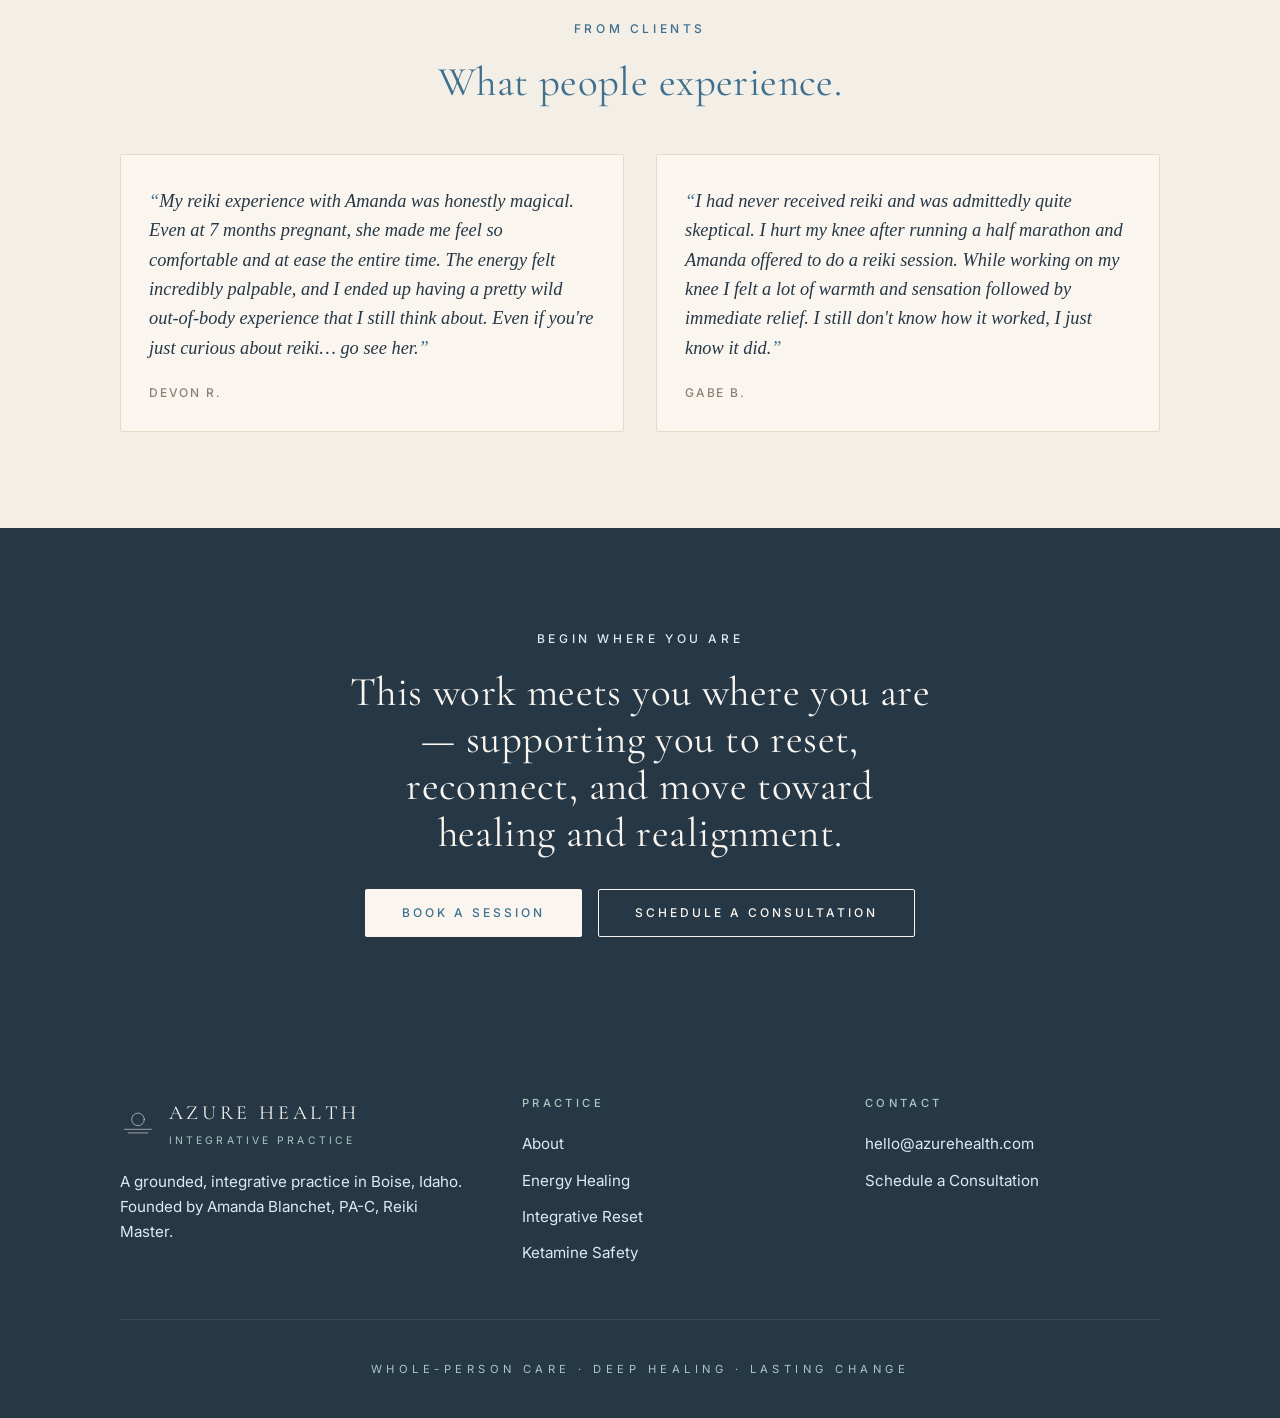
==== commit aa6e4027: "Add testimonials, Reiki branding, travel fee note, and copy updates - Home: updated hero subhead, cl" ====
--- a/index.html
+++ b/index.html
@@ -50,7 +50,7 @@
     <div class="hero__inner">
       <span class="eyebrow">Integrative Practice · Boise, ID</span>
       <h1>A grounded, integrative approach to deep healing and restoration.</h1>
-      <p class="lead hero__subhead">A medically supported approach that combines nervous system regulation, energy work, and integrative therapies to support deep healing of mind and body.</p>
+      <p class="lead hero__subhead">A medically supported model that combines nervous system regulation, energy work, and holistic healing to support deep restoration of mind and body.</p>
       <div class="btn-row" style="justify-content:center;">
         <a class="btn btn--primary" href="https://cal.com/azurehealth/session">Book a Session</a>
         <a class="btn btn--secondary" href="https://cal.com/azurehealth/consultation">Schedule a Consultation</a>
@@ -126,11 +126,31 @@
     </div>
   </section>
 
+  <!-- TESTIMONIALS -->
+  <section class="section section--sand">
+    <div class="container">
+      <div class="narrow text-center">
+        <span class="eyebrow">From clients</span>
+        <h2>What people experience.</h2>
+      </div>
+      <div class="testimonial-grid">
+        <div class="testimonial">
+          <p class="testimonial__quote">My reiki experience with Amanda was honestly magical. Even at 7 months pregnant, she made me feel so comfortable and at ease the entire time. The energy felt incredibly palpable, and I ended up having a pretty wild out-of-body experience that I still think about. Even if you're just curious about reiki&hellip; go see her.</p>
+          <p class="testimonial__attr">Devon R.</p>
+        </div>
+        <div class="testimonial">
+          <p class="testimonial__quote">I had never received reiki and was admittedly quite skeptical. I hurt my knee after running a half marathon and Amanda offered to do a reiki session. While working on my knee I felt a lot of warmth and sensation followed by immediate relief. I still don't know how it worked, I just know it did.</p>
+          <p class="testimonial__attr">Gabe B.</p>
+        </div>
+      </div>
+    </div>
+  </section>
+
   <!-- CLOSING CTA -->
   <section class="section section--dark">
     <div class="container narrow text-center">
       <span class="eyebrow">Begin where you are</span>
-      <h2>Whether you're feeling the need to reset, reconnect, or simply slow down, this work is designed to meet you there.</h2>
+      <h2>This work meets you where you are — supporting you to reset, reconnect, and move toward healing and realignment.</h2>
       <div class="btn-row" style="justify-content:center;">
         <a class="btn btn--on-dark" href="https://cal.com/azurehealth/session">Book a Session</a>
         <a class="btn btn--secondary" style="color:var(--cream); border-color:var(--cream);" href="https://cal.com/azurehealth/consultation">Schedule a Consultation</a>
--- a/styles.css
+++ b/styles.css
@@ -449,6 +449,41 @@
   border-top: 1px solid rgba(255,255,255,0.08);
 }
 
+/* ---- Testimonials ---------------------------------------------------- */
+.testimonial-grid {
+  display: grid;
+  gap: 2rem;
+  grid-template-columns: 1fr 1fr;
+  margin-top: 3rem;
+}
+@media (max-width: 720px) {
+  .testimonial-grid { grid-template-columns: 1fr; }
+}
+.testimonial {
+  background: var(--cream);
+  border: 1px solid var(--bone);
+  padding: 2rem 1.75rem 1.75rem;
+  border-radius: var(--radius);
+}
+.testimonial__quote {
+  font-family: var(--font-serif);
+  font-style: italic;
+  font-size: 1.15rem;
+  line-height: 1.6;
+  color: var(--ink-slate);
+  margin: 0 0 1.25rem;
+}
+.testimonial__quote::before { content: '\201C'; color: var(--deep-azure); }
+.testimonial__quote::after  { content: '\201D'; color: var(--deep-azure); }
+.testimonial__attr {
+  font-family: var(--font-sans);
+  font-size: 0.75rem;
+  font-weight: 500;
+  letter-spacing: 0.15em;
+  text-transform: uppercase;
+  color: var(--warm-gray);
+}
+
 /* ---- Utilities ------------------------------------------------------- */
 .text-center { text-align: center; }
 .mt-0 { margin-top: 0; }
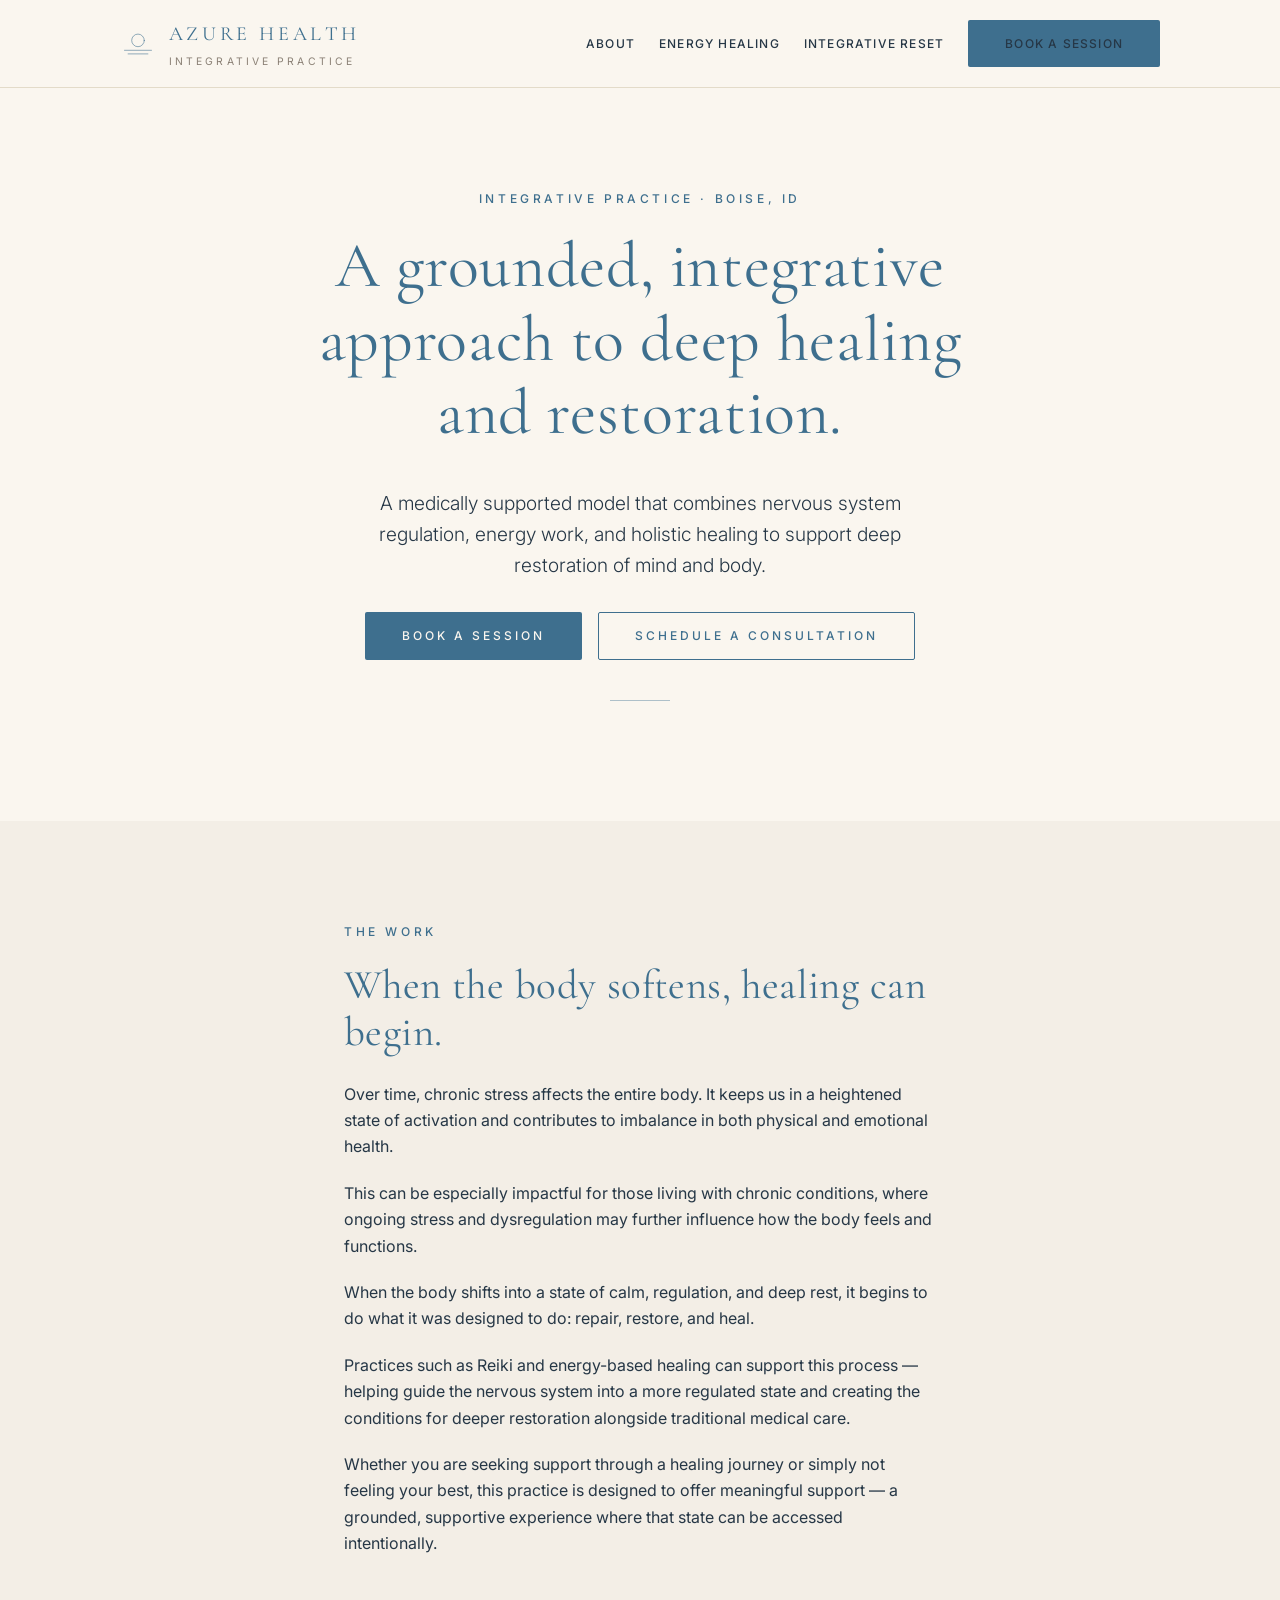
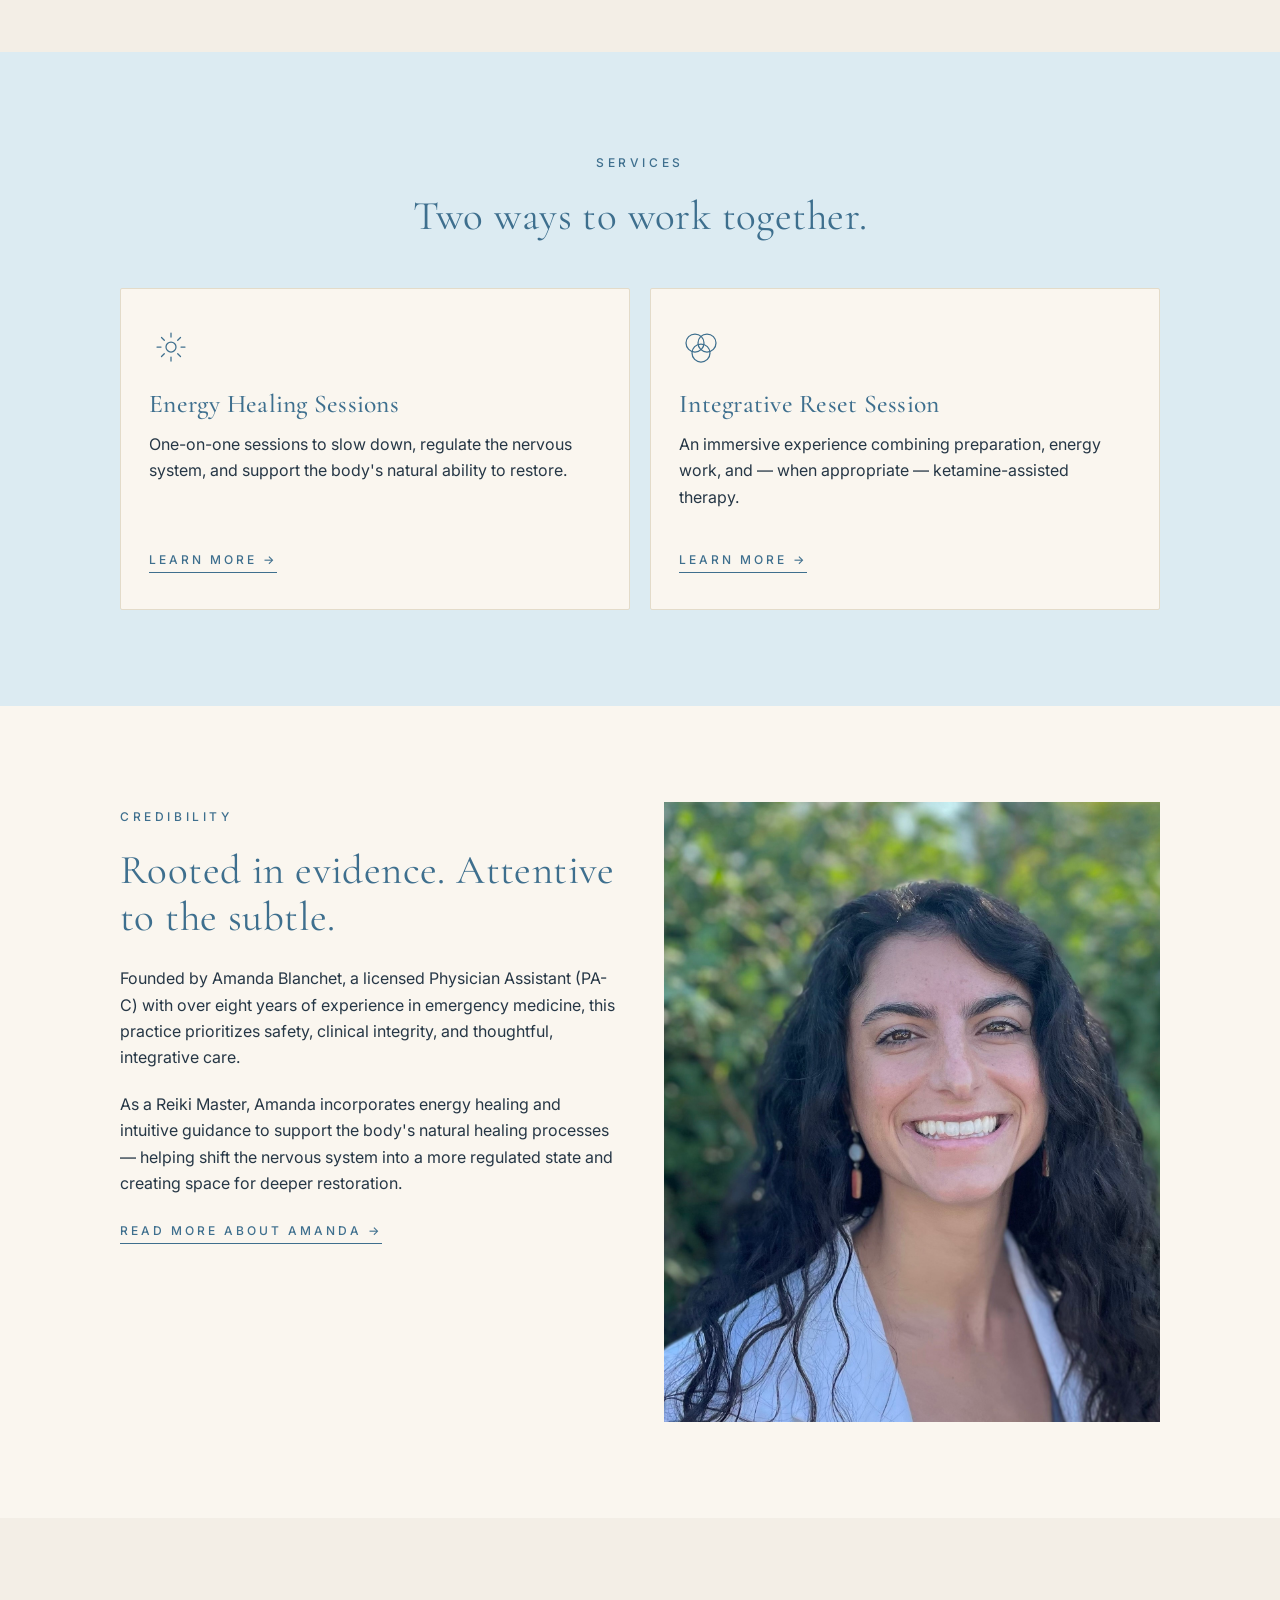
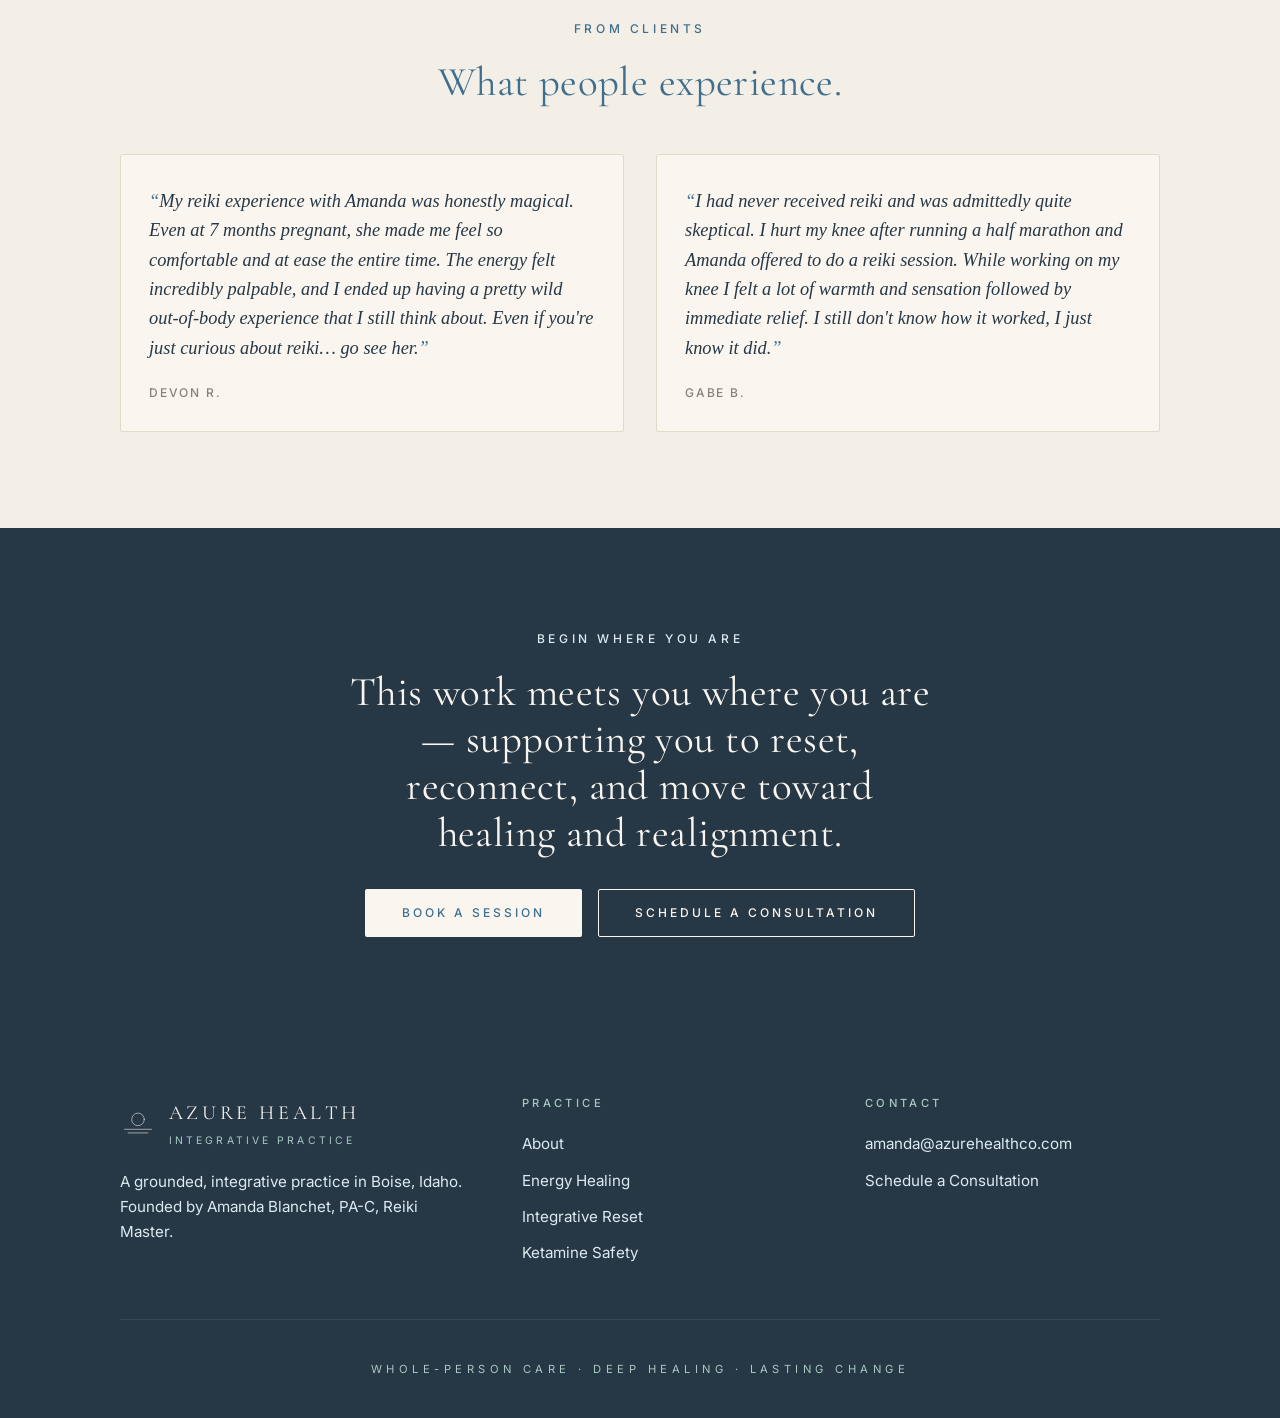
==== commit 2c9de7dc: "Update contact email and reorder about page paragraph Email: hello@azurehealth.com → amanda@azurehea" ====
--- a/index.html
+++ b/index.html
@@ -185,7 +185,7 @@
       <div class="footer-col">
         <h4>Contact</h4>
         <ul>
-          <li><a href="mailto:hello@azurehealth.com">hello@azurehealth.com</a></li>
+          <li><a href="mailto:amanda@azurehealthco.com">amanda@azurehealthco.com</a></li>
           <li><a href="https://cal.com/azurehealth/consultation">Schedule a Consultation</a></li>
         </ul>
       </div>
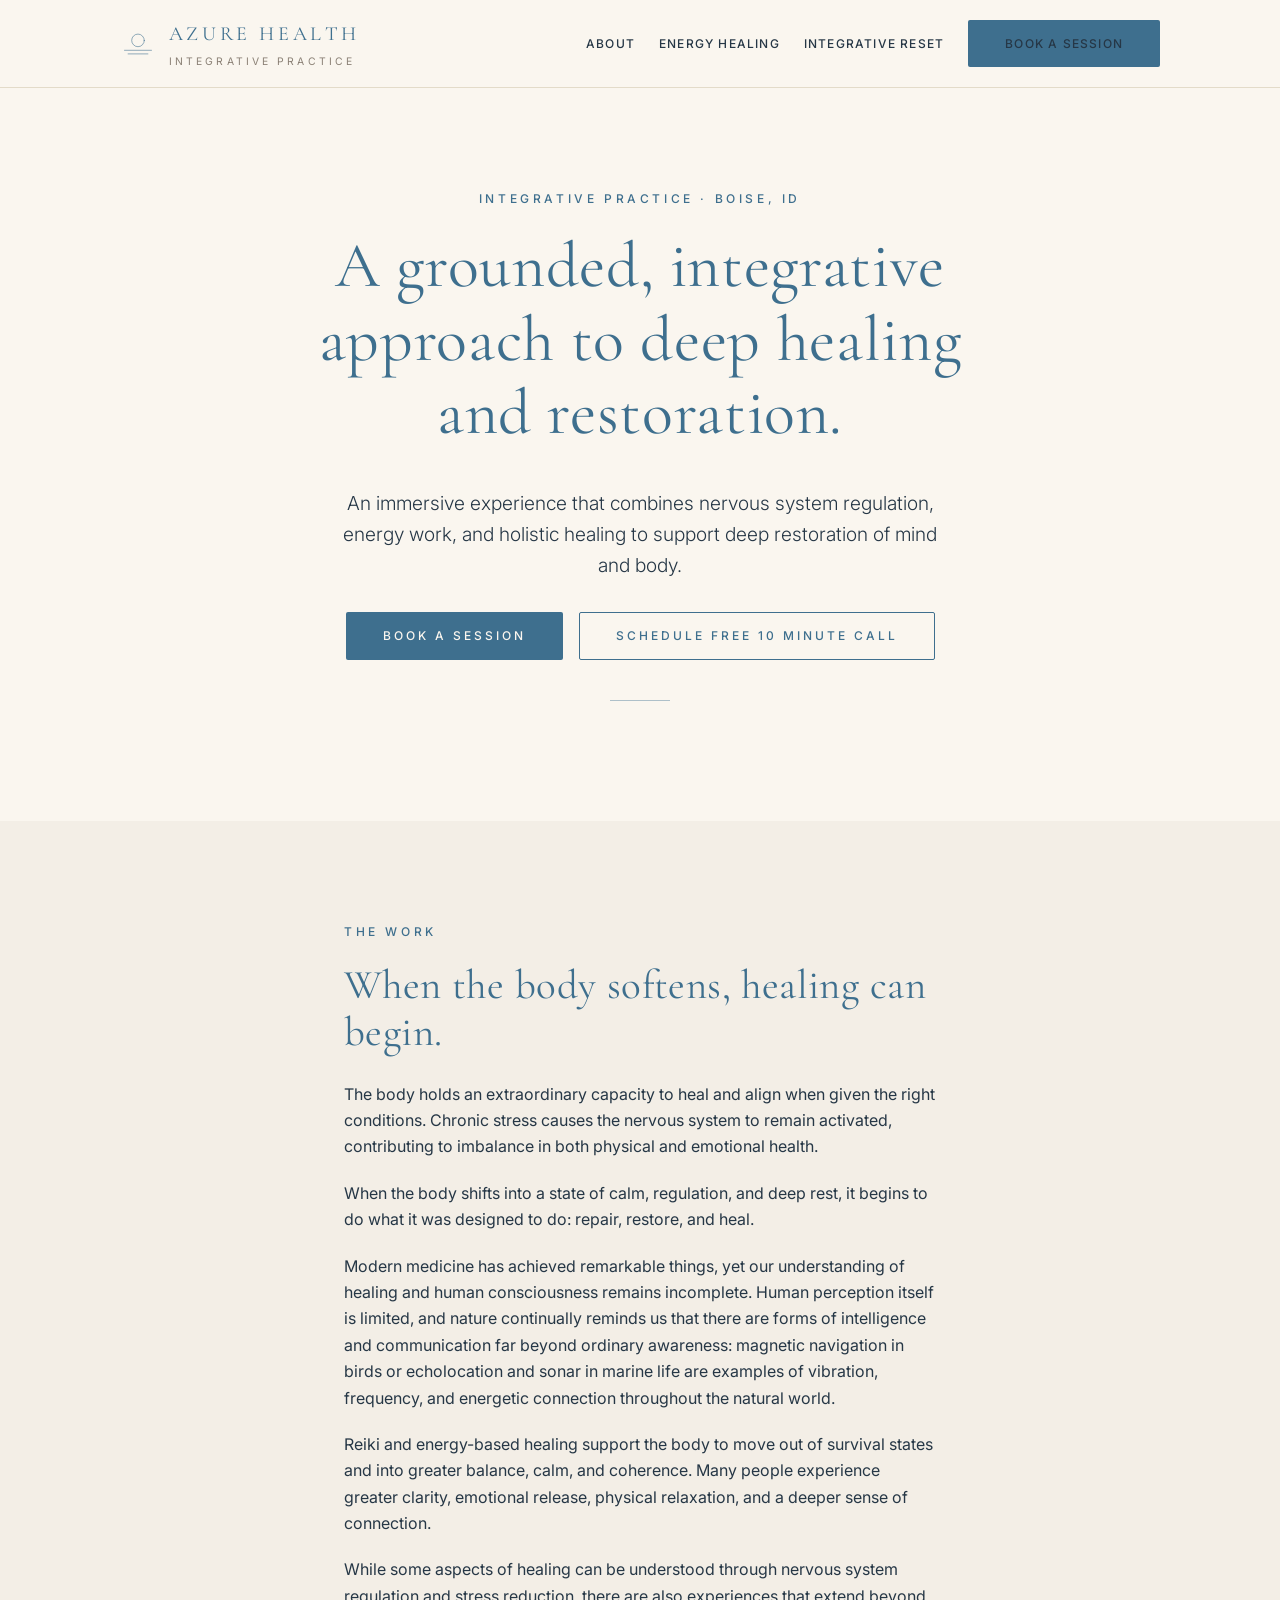
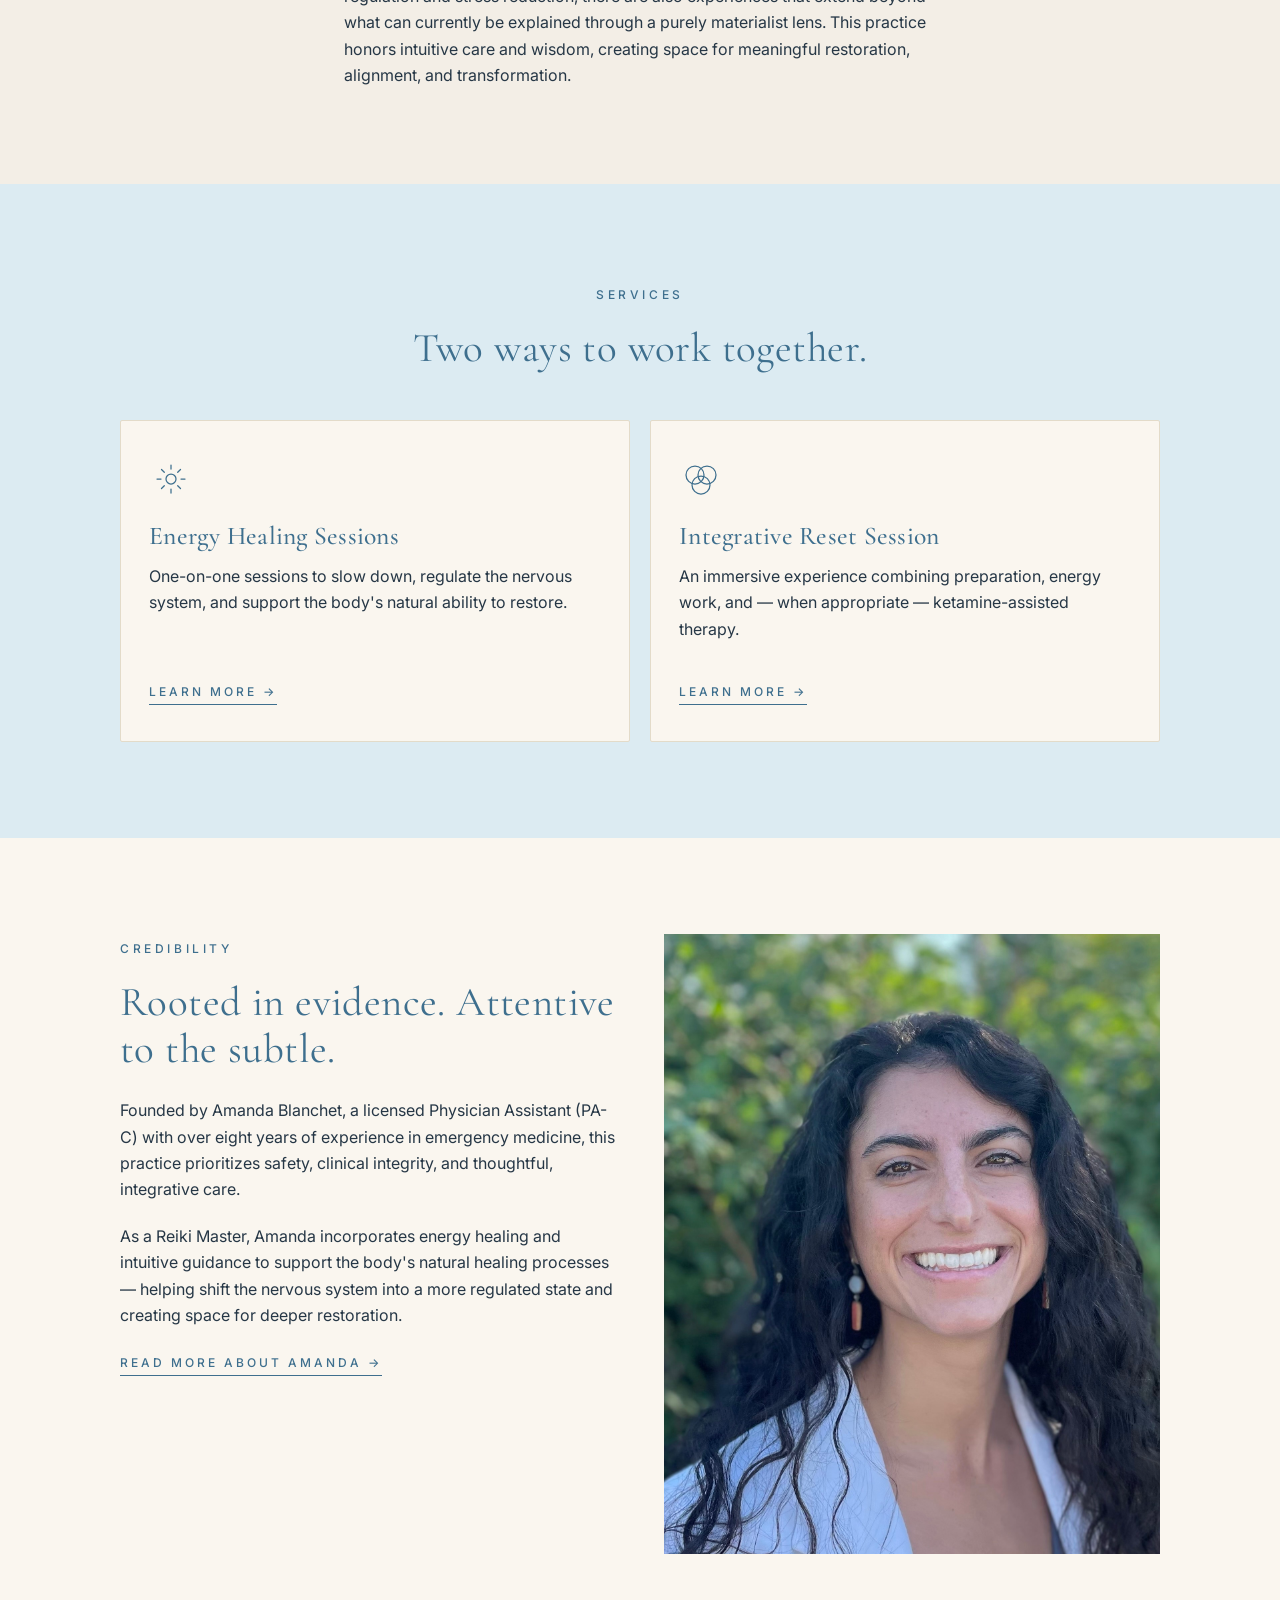
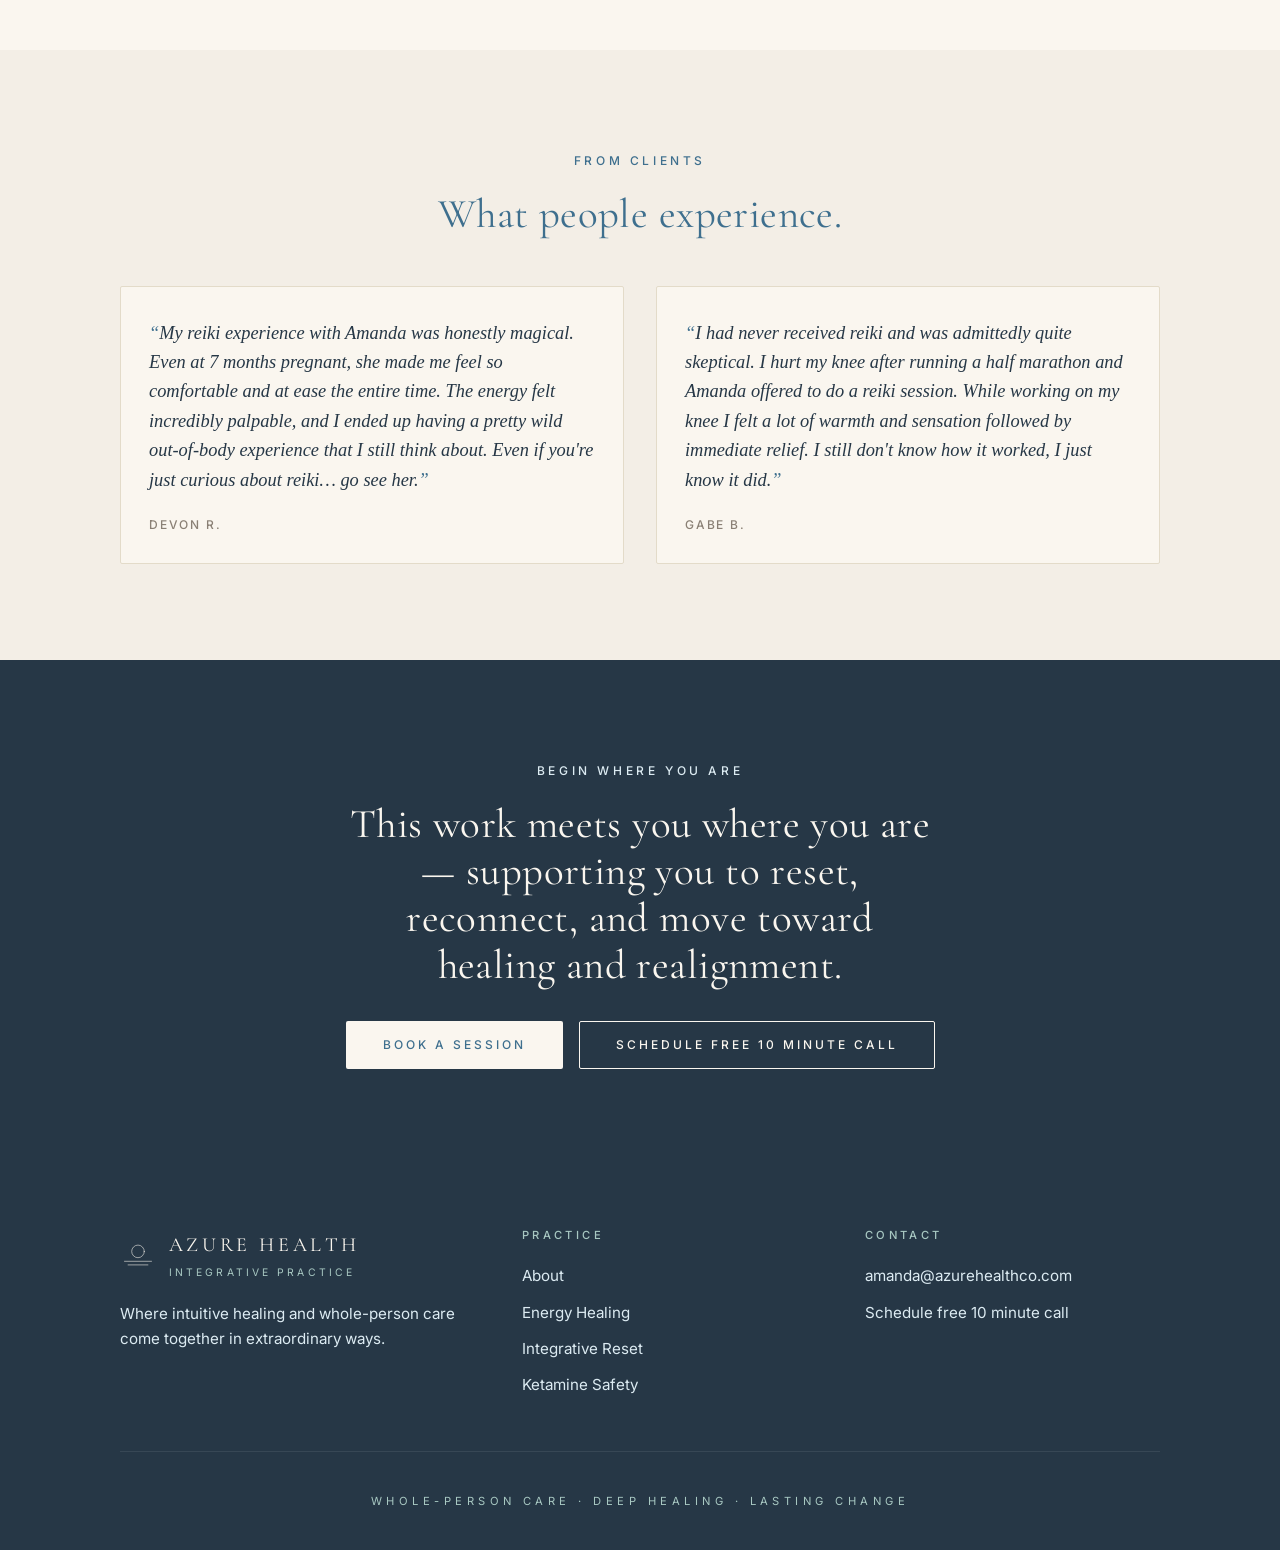
==== commit 928363b5: "Update landing/services copy, footer tagline, and intro-call CTA Rewrite landing hero subhead and "T" ====
--- a/index.html
+++ b/index.html
@@ -50,10 +50,10 @@
     <div class="hero__inner">
       <span class="eyebrow">Integrative Practice · Boise, ID</span>
       <h1>A grounded, integrative approach to deep healing and restoration.</h1>
-      <p class="lead hero__subhead">A medically supported model that combines nervous system regulation, energy work, and holistic healing to support deep restoration of mind and body.</p>
+      <p class="lead hero__subhead">An immersive experience that combines nervous system regulation, energy work, and holistic healing to support deep restoration of mind and body.</p>
       <div class="btn-row" style="justify-content:center;">
         <a class="btn btn--primary" href="https://cal.com/azurehealth/session">Book a Session</a>
-        <a class="btn btn--secondary" href="https://cal.com/azurehealth/consultation">Schedule a Consultation</a>
+        <a class="btn btn--secondary" href="https://cal.com/azurehealth/intro-call">Schedule free 10 minute call</a>
       </div>
       <hr class="divider">
     </div>
@@ -64,11 +64,11 @@
     <div class="container narrow">
       <span class="eyebrow">The work</span>
       <h2>When the body softens, healing can begin.</h2>
-      <p>Over time, chronic stress affects the entire body. It keeps us in a heightened state of activation and contributes to imbalance in both physical and emotional health.</p>
-      <p>This can be especially impactful for those living with chronic conditions, where ongoing stress and dysregulation may further influence how the body feels and functions.</p>
+      <p>The body holds an extraordinary capacity to heal and align when given the right conditions. Chronic stress causes the nervous system to remain activated, contributing to imbalance in both physical and emotional health.</p>
       <p>When the body shifts into a state of calm, regulation, and deep rest, it begins to do what it was designed to do: repair, restore, and heal.</p>
-      <p>Practices such as Reiki and energy-based healing can support this process — helping guide the nervous system into a more regulated state and creating the conditions for deeper restoration alongside traditional medical care.</p>
-      <p>Whether you are seeking support through a healing journey or simply not feeling your best, this practice is designed to offer meaningful support — a grounded, supportive experience where that state can be accessed intentionally.</p>
+      <p>Modern medicine has achieved remarkable things, yet our understanding of healing and human consciousness remains incomplete. Human perception itself is limited, and nature continually reminds us that there are forms of intelligence and communication far beyond ordinary awareness: magnetic navigation in birds or echolocation and sonar in marine life are examples of vibration, frequency, and energetic connection throughout the natural world.</p>
+      <p>Reiki and energy-based healing support the body to move out of survival states and into greater balance, calm, and coherence. Many people experience greater clarity, emotional release, physical relaxation, and a deeper sense of connection.</p>
+      <p>While some aspects of healing can be understood through nervous system regulation and stress reduction, there are also experiences that extend beyond what can currently be explained through a purely materialist lens. This practice honors intuitive care and wisdom, creating space for meaningful restoration, alignment, and transformation.</p>
     </div>
   </section>
 
@@ -153,7 +153,7 @@
       <h2>This work meets you where you are — supporting you to reset, reconnect, and move toward healing and realignment.</h2>
       <div class="btn-row" style="justify-content:center;">
         <a class="btn btn--on-dark" href="https://cal.com/azurehealth/session">Book a Session</a>
-        <a class="btn btn--secondary" style="color:var(--cream); border-color:var(--cream);" href="https://cal.com/azurehealth/consultation">Schedule a Consultation</a>
+        <a class="btn btn--secondary" style="color:var(--cream); border-color:var(--cream);" href="https://cal.com/azurehealth/intro-call">Schedule free 10 minute call</a>
       </div>
     </div>
   </section>
@@ -171,7 +171,7 @@
             <span class="brand__sub">Integrative Practice</span>
           </span>
         </a>
-        <p style="margin-top:1.25rem; max-width:22rem; font-size:0.95rem; color:var(--soft-sky);">A grounded, integrative practice in Boise, Idaho. Founded by Amanda Blanchet, PA-C, Reiki Master.</p>
+        <p style="margin-top:1.25rem; max-width:22rem; font-size:0.95rem; color:var(--soft-sky);">Where intuitive healing and whole-person care come together in extraordinary ways.</p>
       </div>
       <div class="footer-col">
         <h4>Practice</h4>
@@ -186,7 +186,7 @@
         <h4>Contact</h4>
         <ul>
           <li><a href="mailto:amanda@azurehealthco.com">amanda@azurehealthco.com</a></li>
-          <li><a href="https://cal.com/azurehealth/consultation">Schedule a Consultation</a></li>
+          <li><a href="https://cal.com/azurehealth/intro-call">Schedule free 10 minute call</a></li>
         </ul>
       </div>
     </div>
